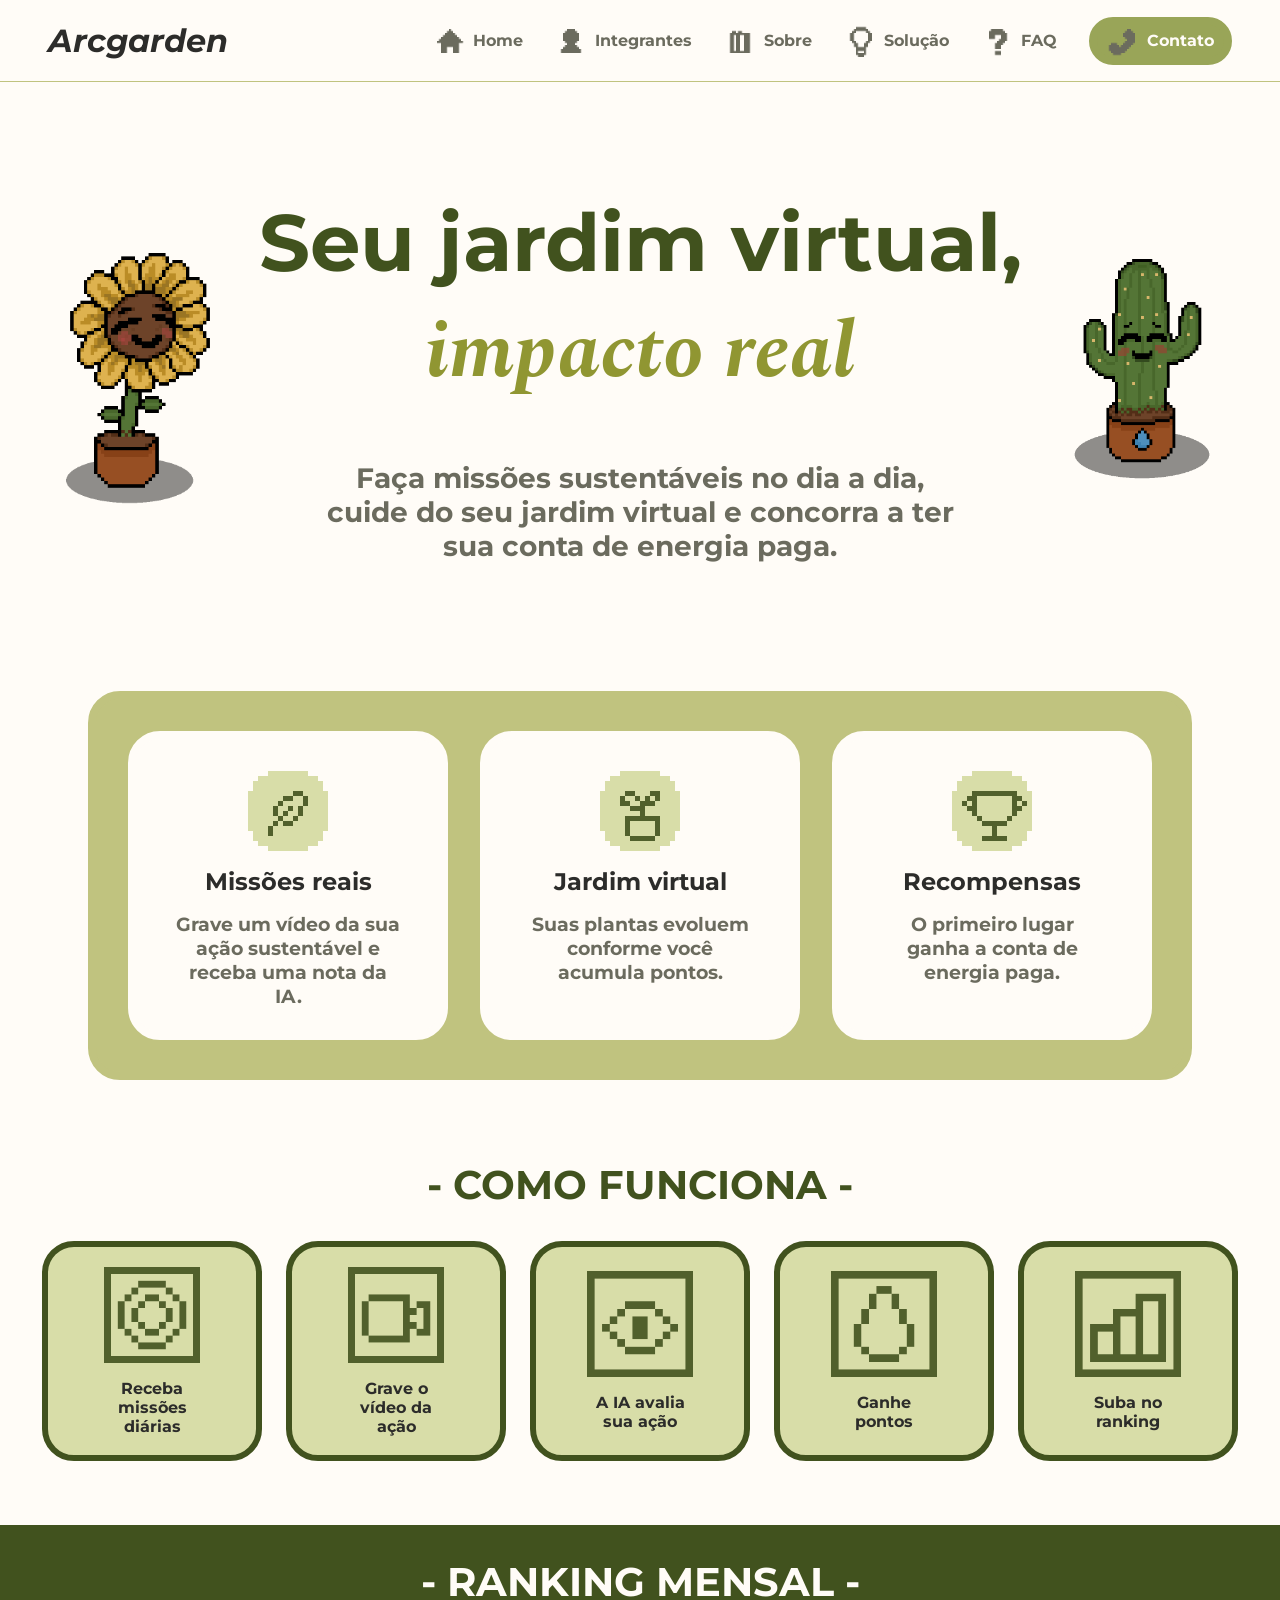
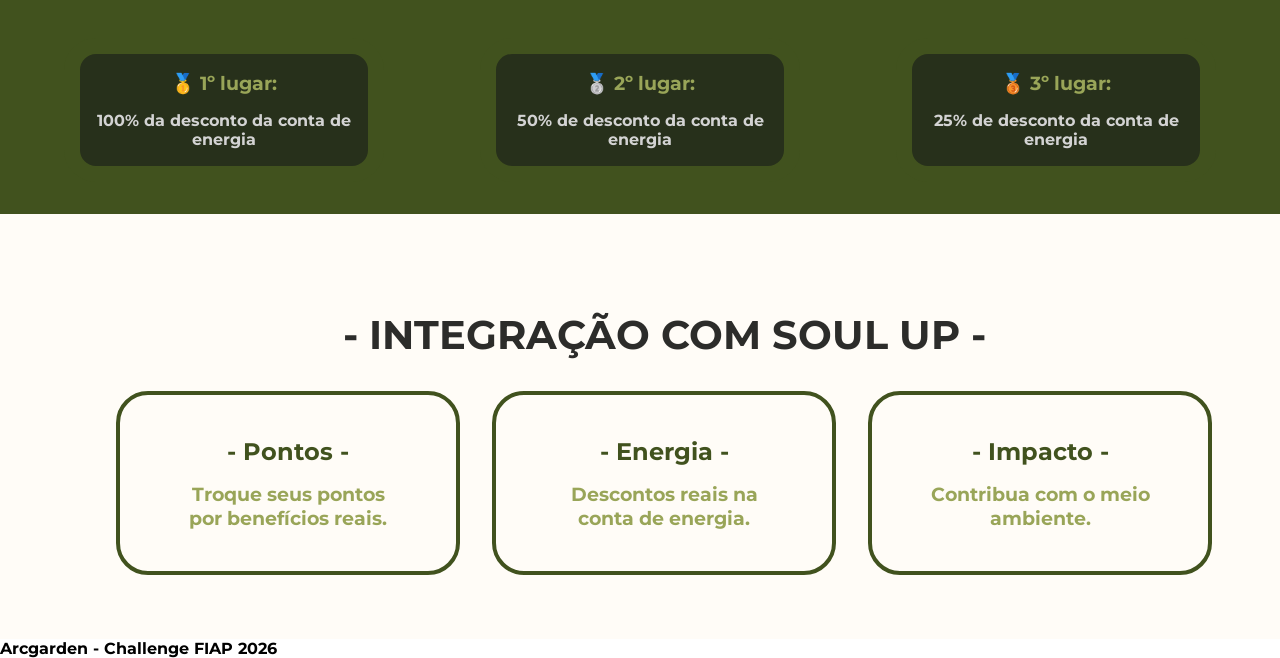
==== index.html @ 5aa44e66 "fix: tamanhos dos textos, cores e tamanho dos cards no index" ====
<!DOCTYPE html>
<html lang="pt-BR">
<head>
  <meta charset="UTF-8">
  <meta name="viewport" content="width=device-width, initial-scale=1.0">
  <title>Arcgarden</title>
  <link rel="stylesheet" href="css/base.css">
  <link rel="stylesheet" href="css/header.css">
  <link rel="stylesheet" href="css/index.css">

  <link rel="preconnect" href="https://fonts.googleapis.com">
  <link rel="preconnect" href="https://fonts.gstatic.com" crossorigin>
  <link href="https://fonts.googleapis.com/css2?family=Montserrat:ital,wght@0,100..900;1,100..900&display=swap" rel="stylesheet">
  <link href="https://fonts.googleapis.com/css2?family=Spectral:ital,wght@0,200..800;1,200..800&display=swap" rel="stylesheet">
  <link href="https://fonts.googleapis.com/css2?family=DM+Serif+Display:ital@0;1&display=swap" rel="stylesheet">
</head>
<body>

  <header>
    <div class="header__container">
      <h1>Arcgarden</h1>

      <nav class="nav-bar">
        <ul>
          <li><a href="#"> <img src="images/navbar/home.png" alt="Imagem Casinha">Home</a></li>
          <li><a href="pages/integrantes.html"> <img src="images/navbar/members.png" alt="Imagem Pessoa"> Integrantes</a></li>
          <li><a href="pages/sobre.html"> <img src="images/navbar/about.png" alt="Imagem Livro"> Sobre</a></li>
          <li><a href="pages/solucao.html"> <img src="images/navbar/solution.png" alt="Imagem Lampada"> Solução</a></li>
          <li><a href="pages/faq.html"> <img src="images/navbar/faq.png" alt="Imagem Interrogação"> FAQ</a></li>
          <li><a href="pages/contato.html" id="contact-button"> <img src="images/navbar/contact.png" alt="Imagem Telefone"> Contato</a></li>
        </ul>
      </nav>
    </div>
  </header>

  <main>
    <section>
      <div class="hero__container">
        <img src="images/girassol.png" alt="">

        <div class="description">
            <h2> Seu jardim virtual, <em>impacto real</em></h2>
            
            <p>
            Faça missões sustentáveis no dia a dia, cuide do seu jardim virtual
            e concorra a ter sua conta de energia paga.
            </p>
        </div>

        <img src="images/cacto.png" alt="">
      </div>
    </section>

    <section>
      <div class="funcionalidades__container">

        <div class="cards">

          <div class="card">
            <img src="images/cards/plantinha.png" alt="">
            <h3>Missões reais</h3>
            <p>Grave um vídeo da sua ação sustentável e receba uma nota da IA.</p>
          </div>

          <div class="card">
            <img src="images/cards/vasinho.png" alt="">
            <h3>Jardim virtual</h3>
            <p>Suas plantas evoluem conforme você acumula pontos.</p>
          </div>

          <div class="card">
            <img src="images/cards/trofeu.png" alt="">
            <h3>Recompensas</h3>
            <p>O primeiro lugar ganha a conta de energia paga.</p>
          </div>

        </div>
      </div>
    </section>

    <section>
      <div class="comofunciona__container">
        <h2>- COMO FUNCIONA -</h2>
        
        <ul>
            <li>
                <div class="card">
                    <img src="images/tutorial/receba.png" alt="">
                    <p>Receba missões diárias</p>
                </div>
            </li>
            <li>
                <div class="card">
                    <img src="images/tutorial/grave.png" alt="">
                    <p>Grave o vídeo da ação</p>
                </div>
            </li>
            <li>
                <div class="card">
                    <img src="images/tutorial/iris.png" alt="">
                    <p>A IA avalia sua ação</p>
                </div>
            </li>
            <li>
                <div class="card">
                    <img src="images/tutorial/ganhe.png" alt="">
                    <p>Ganhe pontos</p>
                </div>
            </li>
            <li>
                <div class="card">
                    <img src="images/tutorial/suba.png" alt="">
                    <p>Suba no ranking</p>
                </div>
            </li>
        </ul>

      </div>
    </section>

    <section>
      <div class="ranking__container">
        <h2>- RANKING MENSAL -</h2>

        <ul>
            <li>
                <p> <span>🥇 1º lugar:</span> 100% da desconto da conta de energia </p>
            </li>

            <li>
                <p> <span>🥈 2º lugar:</span> 50% de desconto da conta de energia </p>
            </li>

            <li>
                <p> <span>🥉 3º lugar:</span> 25% de desconto da conta de energia </p>
            </li>
        </ul>
      </div>
    </section>

    <section>
      <div class="integracao__container">
        <h2>- INTEGRAÇÃO COM SOUL UP -</h2>

        <div class="cards">

          <div class="card">
            <h3>- Pontos -</h3>
            <p>Troque seus pontos por benefícios reais.</p>
          </div>

          <div class="card">
            <h3>- Energia -</h3>
            <p>Descontos reais na conta de energia.</p>
          </div>

          <div class="card">
            <h3>- Impacto -</h3>
            <p>Contribua com o meio ambiente.</p>
          </div>

        </div>
      </div>
    </section>
  </main>

  <footer>
    <div class="container">
      <p>Arcgarden - Challenge FIAP 2026</p>
    </div>
  </footer>

</body>
</html>
---- css/base.css ----
:root {
    --text-main: #6b6b5e;
    --text-bold: #2c2c2a;

    --bg-main: #fffcf7;
    --bg-dark: #C0C37F;
    
    --bronze: #C4956A;

    --g1: #D8DDA8;
    --g2: #99A558;
    --g3: #909632;
    --g4: #41521E;
    --g5: #27301B;
    --g6: #d3d3d3;
}

* {
    max-width: 100VW;

    border: 0;
    margin: 0;
    padding: 0;
}

html {
    font-size: clamp(12px, 33.3VW, 16px);
    font-family: 'Montserrat', sans-serif;
    font-weight: 700;
}
---- css/header.css ----
.header__container
{
    width: 100%;
    height: 9VH;

    display: flex;
    flex-direction: row;

    justify-content: space-between;
    align-items: center;

    background-color: var(--bg-main);

    border-bottom: .1rem solid var(--bg-dark);
}

.header__container h1
{
    color: var(--text-bold);
    padding: 0rem 0rem 0rem 3rem;
    font-style: italic;
}

.header__container .nav-bar ul
{
    padding: 0rem 3rem 0rem 0rem;
    list-style-type: none;
    display: flex;
    flex-direction: row;
    align-items: center;
    gap: 2rem;
}

.header__container .nav-bar a
{
    text-decoration: none;
    color: var(--text-main);

    display: flex;
    flex-direction: row;
    align-items: center;
}

.header__container .nav-bar a img
{
    width: 2rem;
    height: 2rem;
    padding-right: .5rem;
}

.header__container .nav-bar a:hover
{
    color: var(--g3);
}

#contact-button
{
    background-color: var(--g2);
    color: var(--bg-main);

    padding: 0px 10px;
    border: .5rem solid var(--g2);
    border-radius: 2rem;
}

#contact-button:hover
{
    border-color: var(--g3);
    background-color: var(--g3);
}
---- css/index.css ----
main {
    background-color: var(--bg-main);

    display: flex;
    flex-direction: column;
    align-items: center;
}



/* -------------------------------------------------- */
/*                   HERO CONTAINER                   */
/* -------------------------------------------------- */

.hero__container {
    display: flex;
    flex-direction: row;
    align-items: center;

    gap: 3vw;

    padding-top: 7rem;
    padding-bottom: 8rem;
}

.hero__container .description {
    display: flex;
    flex-direction: column;

    align-items: center;
}

.hero__container h2 {
    display: flex;
    flex-direction: column;

    align-items: center;

    color: var(--g4);

    font-size: 5rem;
    
}

.hero__container h2 em {
    font-size: 5rem;

    font-family: 'Spectral', serif;

    color: var(--g3);
}

.hero__container img {
    width: 10rem;
}

.hero__container p {
    color: var(--text-main);
    padding-top: 3rem;
    text-align: center;
    font-size: 1.75rem;
    max-width: 40rem;
    width: 100%;
}

/* -------------------------------------------------- */
/*              FUNCIONALIDADES CONTAINER             */
/* -------------------------------------------------- */

.funcionalidades__container {
    background-color: var(--bg-dark);
    
    display: flex;
    flex-direction: column;
    align-items: center;

    border: .5rem solid var(--bg-dark);
    border-radius: 2rem;
}

.funcionalidades__container .cards {
    display: flex;
    padding: 2rem 2rem;
    justify-content: center;
    gap: 2rem;
}

.funcionalidades__container .card {
    padding: 1rem 2.5rem;
    background-color: var(--bg-main);

    border: .5rem solid var(--bg-main);
    border-radius: 2rem;

    min-width: 14rem;
    display: flex;
    flex-direction: column;

    align-items: center;
}

.funcionalidades__container .card img {
    padding-top: 1rem;
    padding-bottom: 1rem;
    width: 5rem;
}

.funcionalidades__container .card h3 {
    color: var(--text-bold);
    padding-bottom: 1rem;
    font-size: 1.5rem;
}

.funcionalidades__container .card p {
    text-align: center;
    color: var(--text-main);
    max-width: 14rem;
    width: 100%;
    font-size: 1.2rem;

    padding-bottom: 0.5rem;
}

/* -------------------------------------------------- */
/*               COMO FUNCIONA CONTAINER              */
/* -------------------------------------------------- */

.comofunciona__container {
    display: flex;
    flex-direction: column;

    align-items: center;

    padding-top: 5rem;
    padding-bottom: 4rem;
}

.comofunciona__container ul {
    list-style-type: none;

    display: flex;
    flex-direction: row;

    align-items: center;

    gap: 1.5rem;
}

.comofunciona__container h2 {
    padding-bottom: 2rem;
    color: var(--g4);
    font-size: 2.5rem;
}

.comofunciona__container .card {
    width: 10rem;
    height: 10rem;
    padding: 1.5rem;

    display: flex;

    flex-direction: column;
    align-items: center;
    justify-content: center;

    background-color: var(--g1);

    border: .4rem solid var(--g4);
    border-radius: 2rem;
}

.comofunciona__container .card p {
    color: var(--text-bold);
    text-align: center;
    max-width: 6rem;
}

.comofunciona__container .card img {
    min-width: 6rem;
    min-height: 6rem;

    padding-bottom: 1rem;
}

/* -------------------------------------------------- */
/*                  RANKING CONTAINER                 */
/* -------------------------------------------------- */

.ranking__container {
    background-color: var(--g4);
    
    min-width: 100vw;
    min-height: 10rem;

    display: flex;
    flex-direction: column;
    align-items: center;
    justify-content: center;
}

.ranking__container ul {
    list-style-type: none;
    
    display: flex;
    flex-direction: row;
    gap: 6rem;
}

.ranking__container h2 {
    color: var(--bg-main);
    font-size: 2.5rem;
    padding-top: 2rem;
    padding-bottom: 2rem;
}

.ranking__container li {
    padding-bottom: 2rem;
}

.ranking__container li p {
    background-color: var(--g5);
    color: var(--g6);

    display: flex;
    flex-direction: column;
    align-items: center;

    width: 18rem;
    min-height: 7rem;

    border: 1rem solid var(--g4);
    border-radius: 2rem;

    text-align: center;
    justify-content: center;
}

.ranking__container li p span {
    color: var(--g2);
    text-align: center;
    font-size: 1.2rem;
    padding-bottom: 1rem;
}

/* -------------------------------------------------- */
/*                INTEGRACAO CONTAINER                */
/* -------------------------------------------------- */

/*
.integracao__container {
    display: flex;
    flex-direction: column;
    align-items: center;
    justify-content: center;

    min-width: 99.2VW;
    min-height: 16rem;
}

.integracao__container .cards {
    display: flex;
    flex-direction: row;
    align-items: center;
    justify-content: center;
}*/

.integracao__container {
    background-color: var(--bg-main);

     width: 100%;
    min-height: 7rem;

    display: flex;
    flex-direction: column;
    align-items: center;
    justify-content: center;

    padding: 4rem 1.5rem;
}

.integracao__container h2 {
    color: var(--text-bold);
    font-size: 2.5rem;
    padding-top: 2rem;
    padding-bottom: 2rem;
}

.integracao__container .cards {
    list-style: none;

    display: flex;
    flex-direction: row;
    gap: 2rem;
}

.integracao__container .card {
    background-color: var(--bg-main);

    display: flex;
    flex-direction: column;
    align-items: center;
    justify-content: center;

    width: 18rem;
    min-height: 8rem;
    padding: 1.5rem;

    border: .25rem solid var(--g4);
    border-radius: 2rem;

    text-align: center;
}

.integracao__container .card h3 {
    color: var(--g4);

    font-size: 1.5rem;
    font-weight: 700;

    padding-bottom: 1rem;
}

.integracao__container .card p {
    color: var(--g2);

    font-size: 1.2rem;
    line-height: 1.5rem;

    max-width: 14rem;
}
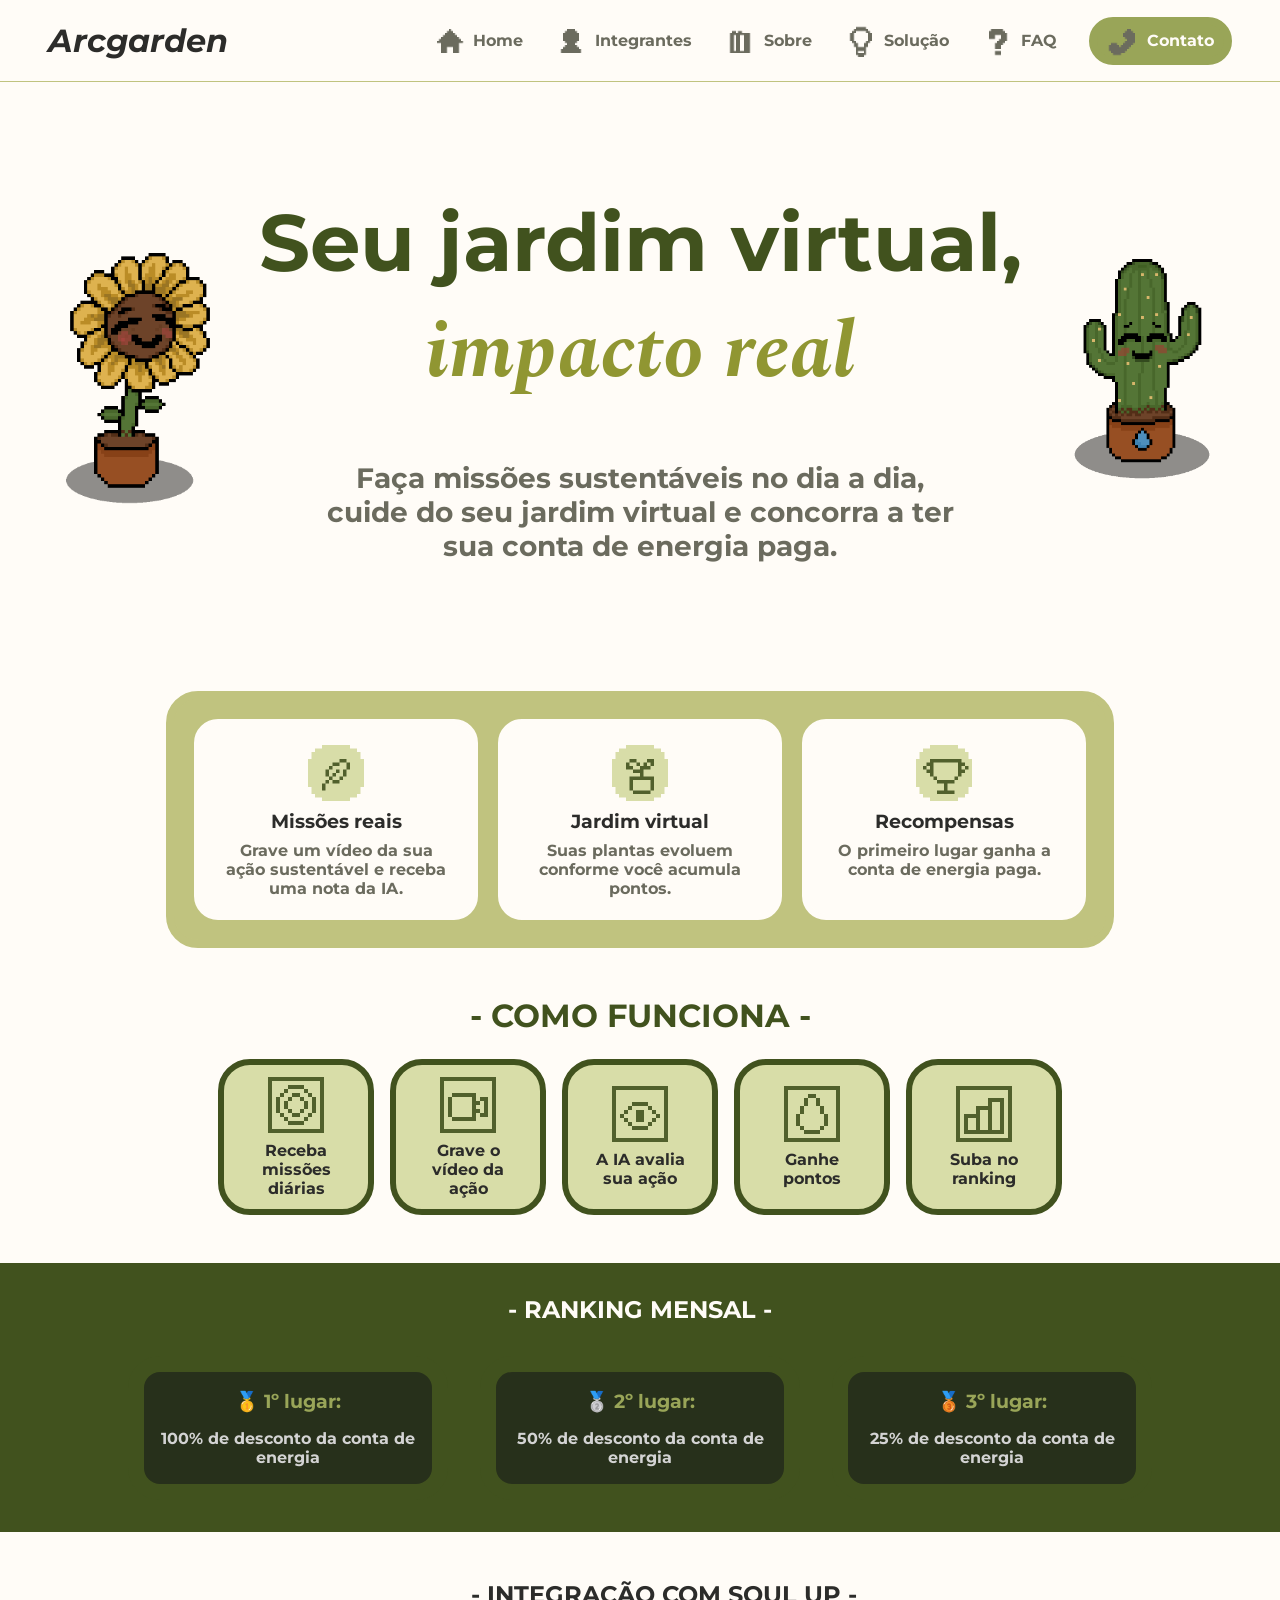
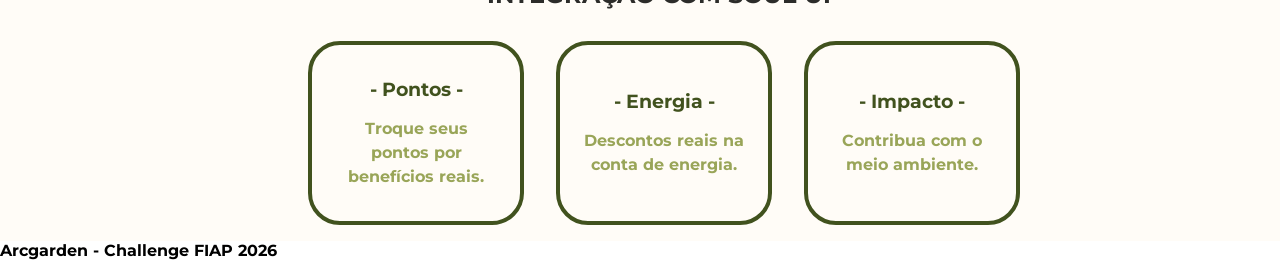
==== commit 0a5fea3a: "feat: responsividade index" ====
--- a/index.html
+++ b/index.html
@@ -16,22 +16,29 @@
 </head>
 <body>
 
-  <header>
-    <div class="header__container">
-      <h1>Arcgarden</h1>
+ <header>
+  <div class="header__container">
+    <h1>Arcgarden</h1>
 
-      <nav class="nav-bar">
-        <ul>
-          <li><a href="#"> <img src="images/navbar/home.png" alt="Imagem Casinha">Home</a></li>
+    <button class="hamburger" id="hamburger" aria-label="Menu">
+      <span></span>
+      <span></span>
+      <span></span>
+    </button>
+
+    <nav class="nav-bar" id="nav-bar">
+      <ul>
+        <li><a href="#"> <img src="images/navbar/home.png" alt="Imagem Casinha">Home</a></li>
           <li><a href="pages/integrantes.html"> <img src="images/navbar/members.png" alt="Imagem Pessoa"> Integrantes</a></li>
           <li><a href="pages/sobre.html"> <img src="images/navbar/about.png" alt="Imagem Livro"> Sobre</a></li>
           <li><a href="pages/solucao.html"> <img src="images/navbar/solution.png" alt="Imagem Lampada"> Solução</a></li>
           <li><a href="pages/faq.html"> <img src="images/navbar/faq.png" alt="Imagem Interrogação"> FAQ</a></li>
           <li><a href="pages/contato.html" id="contact-button"> <img src="images/navbar/contact.png" alt="Imagem Telefone"> Contato</a></li>
         </ul>
-      </nav>
-    </div>
-  </header>
+      </ul>
+    </nav>
+  </div>
+</header>
 
   <main>
     <section>
@@ -124,7 +131,7 @@
 
         <ul>
             <li>
-                <p> <span>🥇 1º lugar:</span> 100% da desconto da conta de energia </p>
+                <p> <span>🥇 1º lugar:</span> 100% de desconto da conta de energia </p>
             </li>
 
             <li>
--- a/css/header.css
+++ b/css/header.css
@@ -1,7 +1,6 @@
-.header__container
-{
+.header__container {
     width: 100%;
-    height: 9VH;
+    height: 9vh;
 
     display: flex;
     flex-direction: row;
@@ -12,17 +11,17 @@
     background-color: var(--bg-main);
 
     border-bottom: .1rem solid var(--bg-dark);
+
+    position: relative;
 }
 
-.header__container h1
-{
+.header__container h1 {
     color: var(--text-bold);
     padding: 0rem 0rem 0rem 3rem;
     font-style: italic;
 }
 
-.header__container .nav-bar ul
-{
+.header__container .nav-bar ul {
     padding: 0rem 3rem 0rem 0rem;
     list-style-type: none;
     display: flex;
@@ -31,8 +30,7 @@
     gap: 2rem;
 }
 
-.header__container .nav-bar a
-{
+.header__container .nav-bar a {
     text-decoration: none;
     color: var(--text-main);
 
@@ -41,20 +39,17 @@
     align-items: center;
 }
 
-.header__container .nav-bar a img
-{
+.header__container .nav-bar a img {
     width: 2rem;
     height: 2rem;
     padding-right: .5rem;
 }
 
-.header__container .nav-bar a:hover
-{
+.header__container .nav-bar a:hover {
     color: var(--g3);
 }
 
-#contact-button
-{
+#contact-button {
     background-color: var(--g2);
     color: var(--bg-main);
 
@@ -63,8 +58,114 @@
     border-radius: 2rem;
 }
 
-#contact-button:hover
-{
+#contact-button:hover {
     border-color: var(--g3);
     background-color: var(--g3);
+}
+
+/* -------------------------------------------------- */
+/*                   HAMBURGER BUTTON                 */
+/* -------------------------------------------------- */
+
+.hamburger {
+    display: none;
+    flex-direction: column;
+    justify-content: center;
+    align-items: center;
+    gap: .4rem;
+    cursor: pointer;
+    padding: 0 3rem 0 0;
+    background: none;
+    border: none;
+}
+
+.hamburger span {
+    display: block;
+    width: 1.6rem;
+    height: .18rem;
+    background-color: var(--text-bold);
+    border-radius: 2px;
+    transition: all 0.3s ease;
+    transform-origin: center;
+}
+
+/* Animate to X when open */
+.hamburger.open span:nth-child(1) {
+    transform: translateY(.58rem) rotate(45deg);
+}
+
+.hamburger.open span:nth-child(2) {
+    opacity: 0;
+}
+
+.hamburger.open span:nth-child(3) {
+    transform: translateY(-.58rem) rotate(-45deg);
+}
+
+/* -------------------------------------------------- */
+/*                   MOBILE STYLES                    */
+/* -------------------------------------------------- */
+
+@media (max-width: 768px) {
+
+    .header__container {
+        height: auto;
+        padding: 1rem 0;
+        flex-wrap: wrap;
+    }
+
+    .header__container h1 {
+        padding: 0 0 0 1.5rem;
+    }
+
+    .hamburger {
+        display: flex;
+    }
+
+    .header__container .nav-bar {
+        width: 100%;
+        max-height: 0;
+        overflow: hidden;
+        transition: max-height 0.35s ease, padding 0.3s ease;
+    }
+
+    .header__container .nav-bar.open {
+        max-height: 30rem;
+        padding-bottom: 1rem;
+    }
+
+    .header__container .nav-bar ul {
+        padding: 0.5rem 1.5rem 0;
+        flex-direction: column;
+        align-items: flex-start;
+        gap: 0;
+        width: 100%;
+    }
+
+    .header__container .nav-bar ul li {
+        width: 100%;
+        border-bottom: .05rem solid var(--bg-dark);
+    }
+
+    .header__container .nav-bar ul li:last-child {
+        border-bottom: none;
+    }
+
+    .header__container .nav-bar a {
+        padding: .75rem 0;
+        width: 100%;
+    }
+
+    #contact-button {
+        background-color: transparent;
+        color: var(--g2);
+        border: none;
+        border-radius: 0;
+        padding: .75rem 0;
+    }
+
+    #contact-button:hover {
+        background-color: transparent;
+        color: var(--g3);
+    }
 }
--- a/css/index.css
+++ b/css/index.css
@@ -1,12 +1,9 @@
 main {
     background-color: var(--bg-main);
-
-    display: flex;
-    flex-direction: column;
-    align-items: center;
-}
-
-
+    display: flex;
+    flex-direction: column;
+    align-items: center;
+}
 
 /* -------------------------------------------------- */
 /*                   HERO CONTAINER                   */
@@ -16,9 +13,7 @@
     display: flex;
     flex-direction: row;
     align-items: center;
-
     gap: 3vw;
-
     padding-top: 7rem;
     padding-bottom: 8rem;
 }
@@ -26,27 +21,20 @@
 .hero__container .description {
     display: flex;
     flex-direction: column;
-
     align-items: center;
 }
 
 .hero__container h2 {
     display: flex;
     flex-direction: column;
-
-    align-items: center;
-
+    align-items: center;
     color: var(--g4);
-
     font-size: 5rem;
-    
 }
 
 .hero__container h2 em {
     font-size: 5rem;
-
     font-family: 'Spectral', serif;
-
     color: var(--g3);
 }
 
@@ -69,46 +57,41 @@
 
 .funcionalidades__container {
     background-color: var(--bg-dark);
-    
-    display: flex;
-    flex-direction: column;
-    align-items: center;
-
+    display: flex;
+    flex-direction: column;
+    align-items: center;
     border: .5rem solid var(--bg-dark);
     border-radius: 2rem;
 }
 
 .funcionalidades__container .cards {
     display: flex;
-    padding: 2rem 2rem;
+    padding: 1.25rem;
     justify-content: center;
-    gap: 2rem;
+    gap: 1.25rem;
 }
 
 .funcionalidades__container .card {
-    padding: 1rem 2.5rem;
+    padding: 0.75rem 1.5rem;
     background-color: var(--bg-main);
-
-    border: .5rem solid var(--bg-main);
-    border-radius: 2rem;
-
-    min-width: 14rem;
-    display: flex;
-    flex-direction: column;
-
+    border: .4rem solid var(--bg-main);
+    border-radius: 1.5rem;
+    min-width: 10rem;
+    display: flex;
+    flex-direction: column;
     align-items: center;
 }
 
 .funcionalidades__container .card img {
-    padding-top: 1rem;
-    padding-bottom: 1rem;
-    width: 5rem;
+    padding-top: 0.5rem;
+    padding-bottom: 0.5rem;
+    width: 3.5rem;
 }
 
 .funcionalidades__container .card h3 {
     color: var(--text-bold);
-    padding-bottom: 1rem;
-    font-size: 1.5rem;
+    padding-bottom: 0.5rem;
+    font-size: 1.2rem;
 }
 
 .funcionalidades__container .card p {
@@ -116,9 +99,8 @@
     color: var(--text-main);
     max-width: 14rem;
     width: 100%;
-    font-size: 1.2rem;
-
-    padding-bottom: 0.5rem;
+    font-size: 1rem;
+    padding-bottom: 0.25rem;
 }
 
 /* -------------------------------------------------- */
@@ -128,43 +110,34 @@
 .comofunciona__container {
     display: flex;
     flex-direction: column;
-
-    align-items: center;
-
-    padding-top: 5rem;
-    padding-bottom: 4rem;
+    align-items: center;
+    padding-top: 3rem;
+    padding-bottom: 3rem;
 }
 
 .comofunciona__container ul {
     list-style-type: none;
-
     display: flex;
     flex-direction: row;
-
-    align-items: center;
-
-    gap: 1.5rem;
+    align-items: center;
+    gap: 1rem;
 }
 
 .comofunciona__container h2 {
-    padding-bottom: 2rem;
+    padding-bottom: 1.5rem;
     color: var(--g4);
-    font-size: 2.5rem;
+    font-size: 2rem;
 }
 
 .comofunciona__container .card {
-    width: 10rem;
-    height: 10rem;
-    padding: 1.5rem;
-
-    display: flex;
-
+    width: 7rem;
+    height: 7rem;
+    padding: 1rem;
+    display: flex;
     flex-direction: column;
     align-items: center;
     justify-content: center;
-
     background-color: var(--g1);
-
     border: .4rem solid var(--g4);
     border-radius: 2rem;
 }
@@ -176,10 +149,10 @@
 }
 
 .comofunciona__container .card img {
-    min-width: 6rem;
-    min-height: 6rem;
-
-    padding-bottom: 1rem;
+    min-width: 3.5rem;
+    min-height: 3.5rem;
+    width: 3.5rem;
+    padding-bottom: 0.5rem;
 }
 
 /* -------------------------------------------------- */
@@ -188,10 +161,8 @@
 
 .ranking__container {
     background-color: var(--g4);
-    
-    min-width: 100vw;
+    width: 100vw;
     min-height: 10rem;
-
     display: flex;
     flex-direction: column;
     align-items: center;
@@ -200,15 +171,14 @@
 
 .ranking__container ul {
     list-style-type: none;
-    
     display: flex;
     flex-direction: row;
-    gap: 6rem;
+    gap: 2rem;
 }
 
 .ranking__container h2 {
     color: var(--bg-main);
-    font-size: 2.5rem;
+    font-size: 1.5rem;
     padding-top: 2rem;
     padding-bottom: 2rem;
 }
@@ -220,17 +190,13 @@
 .ranking__container li p {
     background-color: var(--g5);
     color: var(--g6);
-
-    display: flex;
-    flex-direction: column;
-    align-items: center;
-
+    display: flex;
+    flex-direction: column;
+    align-items: center;
     width: 18rem;
     min-height: 7rem;
-
     border: 1rem solid var(--g4);
     border-radius: 2rem;
-
     text-align: center;
     justify-content: center;
 }
@@ -246,48 +212,26 @@
 /*                INTEGRACAO CONTAINER                */
 /* -------------------------------------------------- */
 
-/*
-.integracao__container {
-    display: flex;
-    flex-direction: column;
-    align-items: center;
-    justify-content: center;
-
-    min-width: 99.2VW;
-    min-height: 16rem;
-}
-
-.integracao__container .cards {
-    display: flex;
-    flex-direction: row;
-    align-items: center;
-    justify-content: center;
-}*/
-
 .integracao__container {
     background-color: var(--bg-main);
-
-     width: 100%;
+    width: 100%;
     min-height: 7rem;
-
     display: flex;
     flex-direction: column;
     align-items: center;
     justify-content: center;
-
-    padding: 4rem 1.5rem;
+    padding: 1rem 1.5rem;
 }
 
 .integracao__container h2 {
     color: var(--text-bold);
-    font-size: 2.5rem;
+    font-size: 1.5rem;
     padding-top: 2rem;
     padding-bottom: 2rem;
 }
 
 .integracao__container .cards {
     list-style: none;
-
     display: flex;
     flex-direction: row;
     gap: 2rem;
@@ -295,36 +239,280 @@
 
 .integracao__container .card {
     background-color: var(--bg-main);
-
     display: flex;
     flex-direction: column;
     align-items: center;
     justify-content: center;
-
-    width: 18rem;
+    width: 10rem;
     min-height: 8rem;
     padding: 1.5rem;
-
     border: .25rem solid var(--g4);
     border-radius: 2rem;
-
     text-align: center;
 }
 
 .integracao__container .card h3 {
     color: var(--g4);
-
-    font-size: 1.5rem;
+    font-size: 1.2rem;
     font-weight: 700;
-
     padding-bottom: 1rem;
 }
 
 .integracao__container .card p {
     color: var(--g2);
-
-    font-size: 1.2rem;
+    font-size: 1rem;
     line-height: 1.5rem;
-
     max-width: 14rem;
+}
+
+
+/* ================================================== */
+/*                  RESPONSIVO MOBILE                 */
+/* ================================================== */
+
+@media (max-width: 768px) {
+
+    .hero__container {
+        flex-direction: column;
+        text-align: center;
+        padding-top: 3rem;
+        padding-bottom: 3rem;
+        gap: 1.5rem;
+        padding-left: 1.5rem;
+        padding-right: 1.5rem;
+    }
+
+    .hero__container > img {
+        display: none;
+    }
+
+    .hero__container h2 {
+        font-size: 3rem;
+    }
+
+    .hero__container h2 em {
+        font-size: 3rem;
+    }
+
+    .hero__container p {
+        font-size: 1.2rem;
+        padding-top: 1rem;
+    }
+
+    .funcionalidades__container {
+        background-color: transparent;
+        border-color: transparent;
+        width: 100%;
+    }
+
+    .funcionalidades__container .card {
+        background-color: var(--g1);
+        border-color: var(--g1);
+    }
+
+    .funcionalidades__container .cards {
+        flex-direction: column;
+        gap: 0.75rem;
+        padding: 1rem 1.5rem;
+        box-sizing: border-box;
+        width: 100%;
+    }
+
+    .funcionalidades__container .card {
+        flex-direction: row;
+        align-items: center;
+        min-width: 0;
+        width: 100%;
+        padding: 0.75rem 1rem;
+        gap: 1rem;
+        border-radius: 1.25rem;
+        border-width: .3rem;
+        box-sizing: border-box;
+    }
+
+    .funcionalidades__container .card img {
+        width: 3rem;
+        flex-shrink: 0;
+        padding: 0;
+    }
+
+    .funcionalidades__container .card h3 {
+        font-size: 1rem;
+        padding-bottom: 0.15rem;
+        text-align: left;
+    }
+
+    .funcionalidades__container .card p {
+        font-size: 0.85rem;
+        text-align: left;
+        padding-bottom: 0;
+        max-width: unset;
+    }
+
+    .comofunciona__container {
+        padding-top: 3rem;
+        padding-bottom: 2.5rem;
+        padding-left: 1.5rem;
+        padding-right: 1.5rem;
+        width: 100%;
+        box-sizing: border-box;
+    }
+
+    .comofunciona__container h2 {
+        font-size: 1.5rem;
+        text-align: center;
+    }
+
+    .comofunciona__container ul {
+        flex-direction: row;
+        flex-wrap: wrap;
+        justify-content: center;
+        gap: 0.75rem;
+        width: 100%;
+        align-items: unset;
+    }
+
+    .comofunciona__container ul li {
+        width: calc(33.33% - 0.5rem);
+        box-sizing: border-box;
+        padding: 0.25rem;
+    }
+
+    .comofunciona__container .card {
+        flex-direction: column;
+        width: 100%;
+        height: 100%;
+        min-height: 6rem;
+        padding: 0.75rem 0.4rem;
+        gap: 0.4rem;
+        justify-content: center;
+        border-radius: 1.2rem;
+        box-sizing: border-box;
+    }
+
+    .comofunciona__container .card img {
+        min-width: 2.5rem;
+        min-height: 2.5rem;
+        width: 2.5rem;
+        height: 2.5rem;
+        padding-bottom: 0;
+    }
+
+    .comofunciona__container .card p {
+        text-align: center;
+        max-width: unset;
+        font-size: 0.8rem;
+    }
+
+    .ranking__container {
+        width: 100vw;
+        min-width: unset;
+        box-sizing: border-box;
+        padding: 0 1.5rem;
+        overflow: hidden;
+    }
+
+    .ranking__container h2 {
+        font-size: 1.5rem;
+        text-align: center;
+    }
+
+    .ranking__container ul {
+        flex-direction: column;
+        gap: 0.6rem;
+        width: 100%;
+        align-items: center;
+        padding-bottom: 2rem;
+    }
+
+    .ranking__container li {
+        padding-bottom: 0;
+        width: 100%;
+    }
+
+    .ranking__container li p {
+        width: 100%;
+        box-sizing: border-box;
+        min-height: auto;
+        border-width: .4rem;
+        border-radius: 1.5rem;
+        flex-direction: row;
+        justify-content: center;
+        gap: 0.75rem;
+        padding: 1rem 1rem;
+    }
+
+    .ranking__container li p span {
+        padding-bottom: 0;
+        white-space: nowrap;
+        font-size: 1rem;
+    }
+
+    .integracao__container {
+        padding: 2.5rem 1.5rem;
+        box-sizing: border-box;
+        width: 100%;
+    }
+
+    .integracao__container h2 {
+        font-size: 1.5rem;
+        text-align: center;
+        padding-top: 0;
+        padding-bottom: 1.5rem;
+    }
+
+    .integracao__container .cards {
+        flex-direction: row;
+        flex-wrap: wrap;
+        justify-content: center;
+        width: 100%;
+        gap: 0.75rem;
+        box-sizing: border-box;
+    }
+
+    .integracao__container .card {
+        width: calc(33.33% - 0.5rem);
+        min-width: 0;
+        box-sizing: border-box;
+        border-radius: 1.5rem;
+        padding: 0.75rem 0.5rem;
+    }
+
+    .integracao__container .card h3 {
+        font-size: 1rem;
+        padding-bottom: 0.4rem;
+    }
+
+    .integracao__container .card p {
+        font-size: 0.85rem;
+        max-width: unset;
+        line-height: 1.3rem;
+    }
+}
+
+@media (max-width: 400px) {
+
+    .funcionalidades__container .card {
+        width: 100%;
+    }
+
+    .comofunciona__container ul li {
+        width: 100%;
+    }
+
+    .comofunciona__container .card {
+        flex-direction: row;
+        justify-content: flex-start;
+        padding: 0.75rem 1rem;
+        gap: 1rem;
+        min-height: unset;
+    }
+
+    .comofunciona__container .card p {
+        text-align: left;
+    }
+
+    .integracao__container .card {
+        width: 100%;
+    }
 }
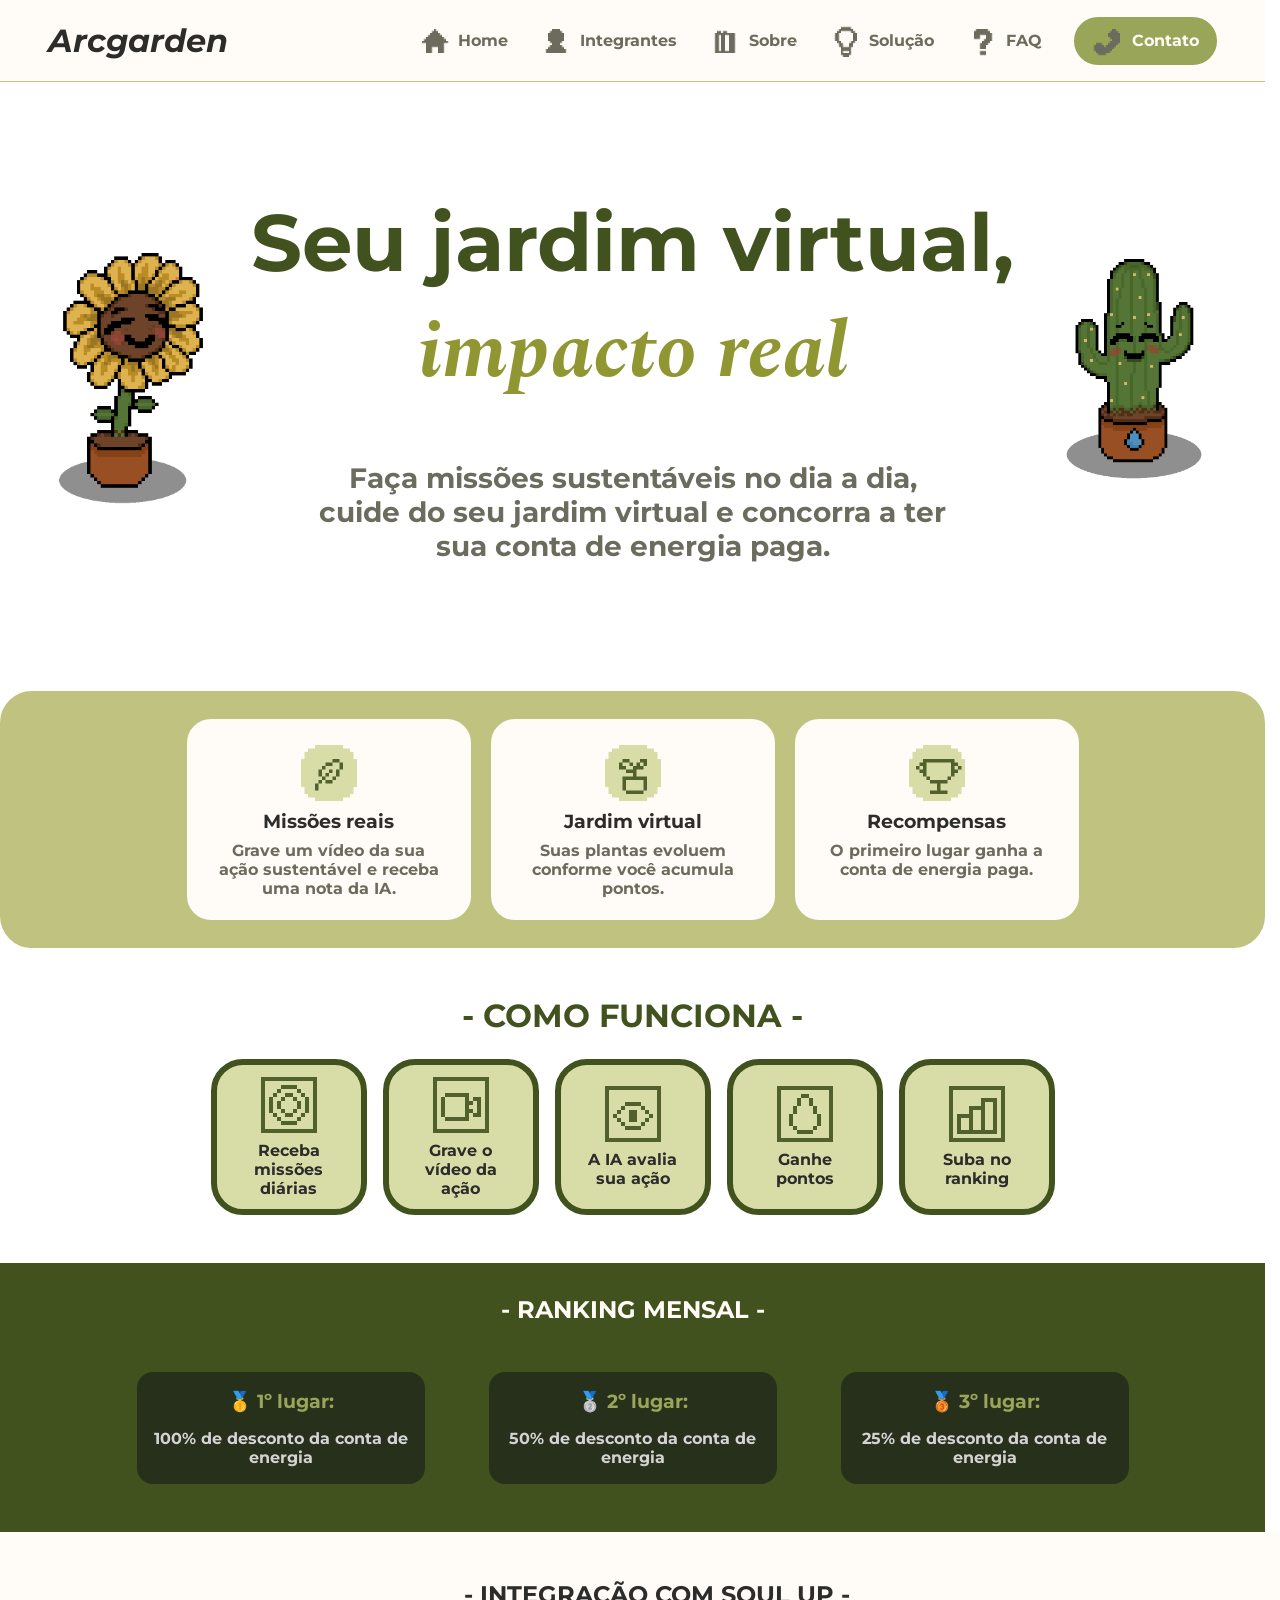
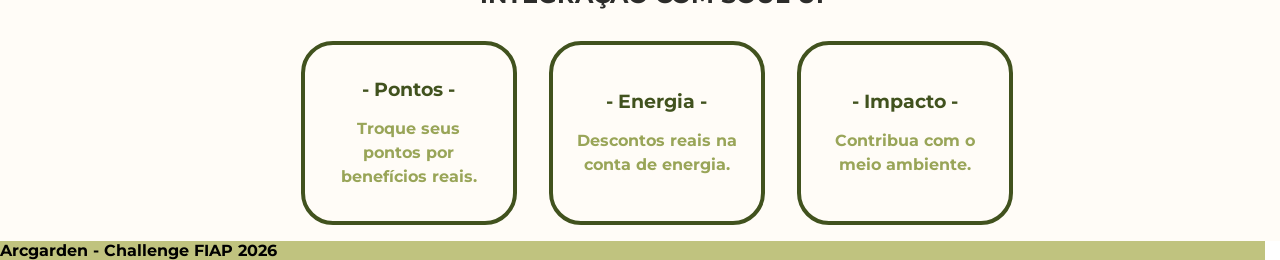
==== commit 01933335: "feat: fotos e links do linkedin dos integrantes" ====
--- a/index.html
+++ b/index.html
@@ -6,6 +6,7 @@
   <title>Arcgarden</title>
   <link rel="stylesheet" href="css/base.css">
   <link rel="stylesheet" href="css/header.css">
+  <link rel="stylesheet" href="css/footer.css">
   <link rel="stylesheet" href="css/index.css">
 
   <link rel="preconnect" href="https://fonts.googleapis.com">
@@ -20,7 +21,7 @@
   <div class="header__container">
     <h1>Arcgarden</h1>
 
-    <button class="hamburger" id="hamburger" aria-label="Menu">
+    <button class="menu" id="menu" aria-label="Menu">
       <span></span>
       <span></span>
       <span></span>
@@ -28,13 +29,12 @@
 
     <nav class="nav-bar" id="nav-bar">
       <ul>
-        <li><a href="#"> <img src="images/navbar/home.png" alt="Imagem Casinha">Home</a></li>
+        <li><a href=""> <img src="images/navbar/home.png" alt="Imagem Casinha">Home</a></li>
           <li><a href="pages/integrantes.html"> <img src="images/navbar/members.png" alt="Imagem Pessoa"> Integrantes</a></li>
           <li><a href="pages/sobre.html"> <img src="images/navbar/about.png" alt="Imagem Livro"> Sobre</a></li>
           <li><a href="pages/solucao.html"> <img src="images/navbar/solution.png" alt="Imagem Lampada"> Solução</a></li>
           <li><a href="pages/faq.html"> <img src="images/navbar/faq.png" alt="Imagem Interrogação"> FAQ</a></li>
           <li><a href="pages/contato.html" id="contact-button"> <img src="images/navbar/contact.png" alt="Imagem Telefone"> Contato</a></li>
-        </ul>
       </ul>
     </nav>
   </div>
@@ -177,5 +177,6 @@
     </div>
   </footer>
 
+  <script src="pages/script.js"></script>
 </body>
 </html>
--- a/css/base.css
+++ b/css/base.css
@@ -16,7 +16,7 @@
 }
 
 * {
-    max-width: 100VW;
+    max-width: 100%;
 
     border: 0;
     margin: 0;
@@ -27,4 +27,7 @@
     font-size: clamp(12px, 33.3VW, 16px);
     font-family: 'Montserrat', sans-serif;
     font-weight: 700;
+
+    scrollbar-gutter: stable;
+    box-sizing: border-box;
 }
--- a/css/header.css
+++ b/css/header.css
@@ -64,10 +64,10 @@
 }
 
 /* -------------------------------------------------- */
-/*                   HAMBURGER BUTTON                 */
+/*                    MENU BUTTON                     */
 /* -------------------------------------------------- */
 
-.hamburger {
+.menu {
     display: none;
     flex-direction: column;
     justify-content: center;
@@ -79,7 +79,7 @@
     border: none;
 }
 
-.hamburger span {
+.menu span {
     display: block;
     width: 1.6rem;
     height: .18rem;
@@ -89,24 +89,23 @@
     transform-origin: center;
 }
 
-/* Animate to X when open */
-.hamburger.open span:nth-child(1) {
+.menu.open span:nth-child(1) {
     transform: translateY(.58rem) rotate(45deg);
 }
 
-.hamburger.open span:nth-child(2) {
+.menu.open span:nth-child(2) {
     opacity: 0;
 }
 
-.hamburger.open span:nth-child(3) {
+.menu.open span:nth-child(3) {
     transform: translateY(-.58rem) rotate(-45deg);
 }
 
 /* -------------------------------------------------- */
-/*                   MOBILE STYLES                    */
+/*                   MOBILE STYLE                     */
 /* -------------------------------------------------- */
 
-@media (max-width: 768px) {
+@media (max-width: 1024px) {
 
     .header__container {
         height: auto;
@@ -118,7 +117,7 @@
         padding: 0 0 0 1.5rem;
     }
 
-    .hamburger {
+    .menu {
         display: flex;
     }
 
--- a/css/footer.css
+++ b/css/footer.css
@@ -0,0 +1,4 @@
+
+footer {
+    background-color: var(--bg-dark);
+}
--- a/css/index.css
+++ b/css/index.css
@@ -1,212 +1,215 @@
-main {
-    background-color: var(--bg-main);
-    display: flex;
-    flex-direction: column;
-    align-items: center;
-}
-
-/* -------------------------------------------------- */
-/*                   HERO CONTAINER                   */
-/* -------------------------------------------------- */
-
-.hero__container {
-    display: flex;
-    flex-direction: row;
-    align-items: center;
-    gap: 3vw;
-    padding-top: 7rem;
-    padding-bottom: 8rem;
-}
-
-.hero__container .description {
-    display: flex;
-    flex-direction: column;
-    align-items: center;
-}
-
-.hero__container h2 {
-    display: flex;
-    flex-direction: column;
-    align-items: center;
-    color: var(--g4);
-    font-size: 5rem;
-}
-
-.hero__container h2 em {
-    font-size: 5rem;
-    font-family: 'Spectral', serif;
-    color: var(--g3);
-}
-
-.hero__container img {
-    width: 10rem;
-}
-
-.hero__container p {
-    color: var(--text-main);
-    padding-top: 3rem;
-    text-align: center;
-    font-size: 1.75rem;
-    max-width: 40rem;
-    width: 100%;
-}
-
-/* -------------------------------------------------- */
-/*              FUNCIONALIDADES CONTAINER             */
-/* -------------------------------------------------- */
-
-.funcionalidades__container {
-    background-color: var(--bg-dark);
-    display: flex;
-    flex-direction: column;
-    align-items: center;
-    border: .5rem solid var(--bg-dark);
-    border-radius: 2rem;
-}
-
-.funcionalidades__container .cards {
-    display: flex;
-    padding: 1.25rem;
-    justify-content: center;
-    gap: 1.25rem;
-}
-
-.funcionalidades__container .card {
-    padding: 0.75rem 1.5rem;
-    background-color: var(--bg-main);
-    border: .4rem solid var(--bg-main);
-    border-radius: 1.5rem;
-    min-width: 10rem;
-    display: flex;
-    flex-direction: column;
-    align-items: center;
-}
-
-.funcionalidades__container .card img {
-    padding-top: 0.5rem;
-    padding-bottom: 0.5rem;
-    width: 3.5rem;
-}
-
-.funcionalidades__container .card h3 {
-    color: var(--text-bold);
-    padding-bottom: 0.5rem;
-    font-size: 1.2rem;
-}
-
-.funcionalidades__container .card p {
-    text-align: center;
-    color: var(--text-main);
-    max-width: 14rem;
-    width: 100%;
-    font-size: 1rem;
-    padding-bottom: 0.25rem;
-}
-
-/* -------------------------------------------------- */
-/*               COMO FUNCIONA CONTAINER              */
-/* -------------------------------------------------- */
-
-.comofunciona__container {
-    display: flex;
-    flex-direction: column;
-    align-items: center;
-    padding-top: 3rem;
-    padding-bottom: 3rem;
-}
-
-.comofunciona__container ul {
-    list-style-type: none;
-    display: flex;
-    flex-direction: row;
-    align-items: center;
-    gap: 1rem;
-}
-
-.comofunciona__container h2 {
-    padding-bottom: 1.5rem;
-    color: var(--g4);
-    font-size: 2rem;
-}
-
-.comofunciona__container .card {
-    width: 7rem;
-    height: 7rem;
-    padding: 1rem;
-    display: flex;
-    flex-direction: column;
-    align-items: center;
-    justify-content: center;
-    background-color: var(--g1);
-    border: .4rem solid var(--g4);
-    border-radius: 2rem;
-}
-
-.comofunciona__container .card p {
-    color: var(--text-bold);
-    text-align: center;
-    max-width: 6rem;
-}
-
-.comofunciona__container .card img {
-    min-width: 3.5rem;
-    min-height: 3.5rem;
-    width: 3.5rem;
-    padding-bottom: 0.5rem;
-}
-
-/* -------------------------------------------------- */
-/*                  RANKING CONTAINER                 */
-/* -------------------------------------------------- */
-
-.ranking__container {
-    background-color: var(--g4);
-    width: 100vw;
-    min-height: 10rem;
-    display: flex;
-    flex-direction: column;
-    align-items: center;
-    justify-content: center;
-}
-
-.ranking__container ul {
-    list-style-type: none;
-    display: flex;
-    flex-direction: row;
-    gap: 2rem;
-}
-
-.ranking__container h2 {
-    color: var(--bg-main);
-    font-size: 1.5rem;
-    padding-top: 2rem;
-    padding-bottom: 2rem;
-}
-
-.ranking__container li {
-    padding-bottom: 2rem;
-}
-
-.ranking__container li p {
-    background-color: var(--g5);
-    color: var(--g6);
-    display: flex;
-    flex-direction: column;
-    align-items: center;
-    width: 18rem;
-    min-height: 7rem;
-    border: 1rem solid var(--g4);
-    border-radius: 2rem;
-    text-align: center;
-    justify-content: center;
-}
-
-.ranking__container li p span {
-    color: var(--g2);
-    text-align: center;
-    font-size: 1.2rem;
-    padding-bottom: 1rem;
-}
+sbre css
+
+    main {
+        background-color: var(--bg-main);
+        display: flex;
+        flex-direction: column;
+        align-items: center;
+    }
+
+    /* -------------------------------------------------- */
+    /*                   HERO CONTAINER                   */
+    /* -------------------------------------------------- */
+
+    .hero__container {
+        display: flex;
+        flex-direction: row;
+        align-items: center;
+        justify-content: center;
+        gap: 3vw;
+        padding-top: 7rem;
+        padding-bottom: 8rem;
+    }
+
+    .hero__container .description {
+        display: flex;
+        flex-direction: column;
+        align-items: center;
+    }
+
+    .hero__container h2 {
+        display: flex;
+        flex-direction: column;
+        align-items: center;
+        color: var(--g4);
+        font-size: 5rem;
+    }
+
+    .hero__container h2 em {
+        font-size: 5rem;
+        font-family: 'Spectral', serif;
+        color: var(--g3);
+    }
+
+    .hero__container img {
+        width: 10rem;
+    }
+
+    .hero__container p {
+        color: var(--text-main);
+        padding-top: 3rem;
+        text-align: center;
+        font-size: 1.75rem;
+        max-width: 40rem;
+        width: 100%;
+    }
+
+    /* -------------------------------------------------- */
+    /*              FUNCIONALIDADES CONTAINER             */
+    /* -------------------------------------------------- */
+
+    .funcionalidades__container {
+        background-color: var(--bg-dark);
+        display: flex;
+        flex-direction: column;
+        align-items: center;
+        border: .5rem solid var(--bg-dark);
+        border-radius: 2rem;
+    }
+
+    .funcionalidades__container .cards {
+        display: flex;
+        padding: 1.25rem;
+        justify-content: center;
+        gap: 1.25rem;
+    }
+
+    .funcionalidades__container .card {
+        padding: 0.75rem 1.5rem;
+        background-color: var(--bg-main);
+        border: .4rem solid var(--bg-main);
+        border-radius: 1.5rem;
+        min-width: 10rem;
+        display: flex;
+        flex-direction: column;
+        align-items: center;
+    }
+
+    .funcionalidades__container .card img {
+        padding-top: 0.5rem;
+        padding-bottom: 0.5rem;
+        width: 3.5rem;
+    }
+
+    .funcionalidades__container .card h3 {
+        color: var(--text-bold);
+        padding-bottom: 0.5rem;
+        font-size: 1.2rem;
+    }
+
+    .funcionalidades__container .card p {
+        text-align: center;
+        color: var(--text-main);
+        max-width: 14rem;
+        width: 100%;
+        font-size: 1rem;
+        padding-bottom: 0.25rem;
+    }
+
+    /* -------------------------------------------------- */
+    /*               COMO FUNCIONA CONTAINER              */
+    /* -------------------------------------------------- */
+
+    .comofunciona__container {
+        display: flex;
+        flex-direction: column;
+        align-items: center;
+        padding-top: 3rem;
+        padding-bottom: 3rem;
+    }
+
+    .comofunciona__container ul {
+        list-style-type: none;
+        display: flex;
+        flex-direction: row;
+        align-items: center;
+        gap: 1rem;
+    }
+
+    .comofunciona__container h2 {
+        padding-bottom: 1.5rem;
+        color: var(--g4);
+        font-size: 2rem;
+    }
+
+    .comofunciona__container .card {
+        width: 7rem;
+        height: 7rem;
+        padding: 1rem;
+        display: flex;
+        flex-direction: column;
+        align-items: center;
+        justify-content: center;
+        background-color: var(--g1);
+        border: .4rem solid var(--g4);
+        border-radius: 2rem;
+    }
+
+    .comofunciona__container .card p {
+        color: var(--text-bold);
+        text-align: center;
+        max-width: 6rem;
+    }
+
+    .comofunciona__container .card img {
+        min-width: 3.5rem;
+        min-height: 3.5rem;
+        width: 3.5rem;
+        padding-bottom: 0.5rem;
+    }
+
+    /* -------------------------------------------------- */
+    /*                  RANKING CONTAINER                 */
+    /* -------------------------------------------------- */
+
+    .ranking__container {
+        background-color: var(--g4);
+        width: 100%;
+        min-height: 10rem;
+        display: flex;
+        flex-direction: column;
+        align-items: center;
+        justify-content: center;
+    }
+
+    .ranking__container ul {
+        list-style-type: none;
+        display: flex;
+        flex-direction: row;
+        gap: 2rem;
+    }
+
+    .ranking__container h2 {
+        color: var(--bg-main);
+        font-size: 1.5rem;
+        padding-top: 2rem;
+        padding-bottom: 2rem;
+    }
+
+    .ranking__container li {
+        padding-bottom: 2rem;
+    }
+
+    .ranking__container li p {
+        background-color: var(--g5);
+        color: var(--g6);
+        display: flex;
+        flex-direction: column;
+        align-items: center;
+        width: 18rem;
+        min-height: 7rem;
+        border: 1rem solid var(--g4);
+        border-radius: 2rem;
+        text-align: center;
+        justify-content: center;
+    }
+
+    .ranking__container li p span {
+        color: var(--g2);
+        text-align: center;
+        font-size: 1.2rem;
+        padding-bottom: 1rem;
+    }
 
 /* -------------------------------------------------- */
 /*                INTEGRACAO CONTAINER                */
@@ -270,7 +273,7 @@
 /*                  RESPONSIVO MOBILE                 */
 /* ================================================== */
 
-@media (max-width: 768px) {
+@media (max-width: 1024px) {
 
     .hero__container {
         flex-direction: column;
@@ -405,7 +408,7 @@
     }
 
     .ranking__container {
-        width: 100vw;
+        width: 100%;
         min-width: unset;
         box-sizing: border-box;
         padding: 0 1.5rem;
@@ -515,4 +518,513 @@
     .integracao__container .card {
         width: 100%;
     }
-}+}
+
+
+@media (max-width: 400px) {
+ 
+    .funcionalidades__container .card {
+        width: 100%;
+    }
+ 
+    .comofunciona__container ul li {
+        width: 100%;
+    }
+ 
+    .comofunciona__container .card {
+        flex-direction: row;
+        justify-content: flex-start;
+        padding: 0.75rem 1rem;
+        gap: 1rem;
+        min-height: unset;
+    }
+ 
+    .comofunciona__container .card p {
+        text-align: left;
+    }
+ 
+    .integracao__container .card {
+        width: 100%;
+    }
+}
+ 
+/* -------------------------------------------------- */
+/*                    FAQ CONTAINER                   */
+/* -------------------------------------------------- */
+ 
+    .faq__container {
+        display: flex;
+        flex-direction: column;
+        align-items: center;
+        
+        padding: 4rem 2rem 5rem;
+        width: 100%;
+        box-sizing: border-box;
+    }
+    
+    .faq__container h2 {
+        font-size: 3rem;
+        color: var(--text-main);
+        text-align: center;
+        margin-bottom: 3.5rem;
+    }
+    
+    .faq__container .faq__subtitle {
+        font-size: 1rem;
+        color: var(--text-main);
+        text-align: center;
+        margin-bottom: 2.5rem;
+    }
+    
+    .faq__container .cards {
+        display: flex;
+        flex-wrap: wrap;
+        gap: 0.75rem;
+        width: 100%;
+        max-width: 58rem;
+    }
+
+    .faq__container .card {
+        width: calc(50% - 0.375rem);
+        min-height: 3.5rem;
+        box-sizing: border-box;
+        border: .2rem solid var(--g1);
+        border-radius: 1rem;
+        overflow: hidden;
+        
+    }
+    
+    .faq__container .card summary {
+        display: flex;
+        justify-content: space-between;
+        align-items: center;
+        padding: 1rem 1.25rem;
+        cursor: pointer;
+        list-style: none;
+        font-size: 0.95rem;
+        font-weight: 700;
+        color: var(--g4);
+    }
+    
+    .faq__container .card summary::-webkit-details-marker {
+        display: none;
+    }
+    
+    .faq__container .card summary::after {
+        content: '›';
+        font-size: 1.4rem;
+        color: var(--g3);
+    }
+    
+    .faq__container .card[open] summary::after {
+        transform: rotate(90deg);
+        display: inline-block;
+    }
+    
+    .faq__container .card p {
+        font-size: 0.85rem;
+        color: var(--text-main);
+        line-height: 1.6;
+        padding: 0 1.25rem 1.25rem;
+    }
+
+    .faq__cta {
+        background-color: var(--g4);
+        border-radius: 1.5rem;
+        width: 100%;
+        align-self: stretch;
+        max-width: 58rem;
+        margin: 2rem auto 4rem;
+       
+        padding: 2rem;
+        display: flex;
+        flex-direction: column;
+        align-items: center;
+        gap: 0.5rem;
+        box-sizing: border-box;
+    }
+
+    .faq__cta h3 {
+        font-size: 1.5rem;
+        color: var(--bg-main);
+        text-align: center;
+    }
+
+    .faq__cta p {
+        font-size: 1rem;
+        color: var(--g1);
+        text-align: center;
+    }
+
+    .faq__cta a {
+        margin-top: 0.75rem;
+        background-color: var(--g1);
+        color: var(--g4);
+        font-size: 1rem;
+        font-weight: 700;
+        text-decoration: none;
+        padding: 0.6rem 2rem;
+        border-radius: 2rem;
+    }
+    
+    @media (max-width: 1024px) {
+    
+        .faq__container {
+            padding: 2rem 1.5rem 3rem;
+        }
+    
+        .faq__container h2 {
+            font-size: 2rem;
+        }
+    
+        .faq__container .cards {
+            flex-direction: column;
+            align-content: center;
+            width: 100%;
+        }
+
+        .faq__container .card {
+            width: 100% !important;
+        }
+    }
+
+    /* -------------------------------------------------- */
+    /*                   SOBRE CONTAINER                  */
+    /* -------------------------------------------------- */
+
+    .sobre__container {
+        display: flex;
+        flex-direction: column;
+        align-items: center;
+        padding: 4rem 2rem 5rem;
+        width: 100%;
+        box-sizing: border-box;
+    }
+
+    .sobre__container .sobre__badge {
+        background-color: var(--g1);
+        color: var(--g4);
+        font-size: 0.85rem;
+        font-weight: 700;
+        padding: 0.3rem 1rem;
+        border-radius: 2rem;
+        margin-bottom: 1rem;
+    }
+
+    .sobre__container .sobre__titulo {
+        font-size: 3rem;
+        font-weight: 700;
+        color: var(--text-bold);
+        text-align: center;
+        margin-bottom: 0.5rem;
+    }
+
+    .sobre__container .sobre__titulo em {
+        font-family: 'Spectral', serif;
+        font-style: italic;
+        color: var(--g3);
+    }
+
+    .sobre__container .sobre__subtitulo {
+        font-size: 1rem;
+        color: var(--text-main);
+        text-align: center;
+        max-width: 40rem;
+        margin-bottom: 2.5rem;
+    }
+
+    /* -------------------------------------------------- */
+    /*               PROBLEMA / SOLUCAO CARDS             */
+    /* -------------------------------------------------- */
+
+    .sobre__container .sobre__cards {
+        display: flex;
+        flex-direction: row;
+        gap: 1.25rem;
+        width: 100%;
+        max-width: 58rem;
+        margin-bottom: 3rem;
+    }
+
+    .sobre__container .sobre__card {
+        flex: 1;
+        border-radius: 1.5rem;
+        padding: 1.75rem;
+        display: flex;
+        flex-direction: column;
+        gap: 0.75rem;
+    }
+
+    .sobre__container .sobre__card--problema {
+        background-color: var(--g4);
+    }
+
+    .sobre__container .sobre__card--solucao {
+        background-color: var(--g3);
+    }
+
+    .sobre__container .sobre__card h3 {
+        font-size: 1.1rem;
+        font-weight: 700;
+        color: var(--bg-main);
+        display: flex;
+        align-items: center;
+        gap: 0.5rem;
+    }
+
+    .sobre__container .sobre__card p {
+        font-size: 0.9rem;
+        color: var(--g1);
+        line-height: 1.6;
+    }
+
+    /* -------------------------------------------------- */
+    /*                   VISAO GERAL                      */
+    /* -------------------------------------------------- */
+
+    .sobre__container .visao__titulo {
+        font-size: 1.8rem;
+        font-weight: 700;
+        color: var(--text-bold);
+        text-align: center;
+        margin-bottom: 1.5rem;
+    }
+
+    .sobre__container .visao__titulo em {
+        font-family: 'Spectral', serif;
+        font-style: italic;
+    }
+
+    .sobre__container .visao__cards {
+        display: flex;
+        flex-direction: row;
+        gap: 1rem;
+        width: 100%;
+        max-width: 58rem;
+        margin-bottom: 3rem;
+    }
+
+    .sobre__container .visao__card {
+        flex: 1;
+        background-color: var(--g1);
+        border: none;
+        border-radius: 0.75rem;
+        padding: 1.25rem;
+        display: flex;
+        flex-direction: column;
+        align-items: center;
+        gap: 0.5rem;
+        text-align: center;
+    }
+
+    .sobre__container .visao__card h4 {
+        font-size: 0.95rem;
+        font-weight: 700;
+        color: var(--text-bold);
+    }
+
+    .sobre__container .visao__card p {
+        font-size: 0.82rem;
+        color: var(--text-main);
+        line-height: 1.5;
+    }
+
+    /* -------------------------------------------------- */
+    /*                  PARCERIA SOULUP                   */
+    /* -------------------------------------------------- */
+
+    .sobre__container .parceria__container {
+        width: 100%;
+        max-width: 58rem;
+        background-color: var(--g1);
+        border: .2rem solid var(--g3);
+        border-radius: 1.5rem;
+        padding: 2rem;
+        box-sizing: border-box;
+    }
+
+    .sobre__container .parceria__container h3 {
+        font-size: 1.3rem;
+        font-weight: 700;
+        color: var(--text-bold);
+        margin-bottom: 1rem;
+    }
+
+    .sobre__container .parceria__container h3 em {
+        font-family: 'Spectral', serif;
+        font-style: italic;
+        font-size: 2rem;
+        color: var(--g3);
+    }
+
+    .sobre__container .parceria__container p {
+        font-size: 0.9rem;
+        color: var(--text-main);
+    }
+
+    @media (max-width: 1024px) {
+
+        .sobre__container {
+            padding: 3rem 1.5rem 4rem;
+        }
+
+        .sobre__container .sobre__titulo {
+            font-size: 2rem;
+        }
+
+        .sobre__container .sobre__cards {
+            flex-direction: column;
+        }
+
+    .sobre__container .visao__cards {
+        display: flex;
+        flex-direction: row;
+        flex-wrap: wrap;
+        gap: 1rem;
+        width: 100%;
+        max-width: 58rem;
+        margin-bottom: 3rem;
+    }
+
+    .sobre__container .visao__card {
+        width: calc(50% - 0.5rem);
+        flex: unset;
+        box-sizing: border-box;
+    }
+        .sobre__container .parceria__container {
+            padding: 1.5rem;
+        }
+    }
+
+/* -------------------------------------------------- */
+/*                  CONTATO CONTAINER                 */
+/* -------------------------------------------------- */
+ 
+.contato__container {
+    display: flex;
+    flex-direction: column;
+    align-items: center;
+    padding: 4rem 2rem 5rem;
+    width: 100%;
+    box-sizing: border-box;
+    gap: 1.5rem;
+}
+ 
+.contato__titulo {
+    font-size: 3rem;
+    font-weight: 700;
+    color: var(--text-bold);
+    text-align: center;
+}
+ 
+
+ 
+.contato__subtitulo {
+    font-size: 1rem;
+    color: var(--text-main);
+    text-align: center;
+}
+ 
+.contato__form {
+    display: flex;
+    flex-direction: column;
+    gap: 1rem;
+    width: 100%;
+    max-width: 40rem;
+}
+ 
+.contato__campo {
+    display: flex;
+    flex-direction: column;
+    gap: 0.4rem;
+}
+ 
+.contato__campo label {
+    font-size: 0.9rem;
+    font-weight: 700;
+    color: var(--text-bold);
+}
+ 
+.contato__campo input,
+.contato__campo select,
+.contato__campo textarea {
+    background-color: var(--bg-main);
+    border: .2rem solid var(--g1);
+    border-radius: 0.75rem;
+    padding: 0.75rem 1rem;
+    font-family: 'Montserrat', sans-serif;
+    font-size: 0.9rem;
+    color: var(--text-bold);
+    width: 100%;
+    box-sizing: border-box;
+    outline: none;
+}
+ 
+.contato__campo input:focus,
+.contato__campo select:focus,
+.contato__campo textarea:focus {
+    border-color: var(--g3);
+}
+ 
+.contato__campo textarea {
+    min-height: 8rem;
+    resize: vertical;
+}
+ 
+.contato__btn {
+    background-color: var(--g4);
+    color: var(--bg-main);
+    font-family: 'Montserrat', sans-serif;
+    font-size: 1rem;
+    font-weight: 700;
+    border: none;
+    border-radius: 2rem;
+    padding: 0.75rem 2rem;
+    cursor: pointer;
+    margin-top: 0.5rem;
+}
+ 
+.contato__btn:hover {
+    background-color: var(--g3);
+}
+ 
+.contato__info {
+    width: 100%;
+    max-width: 40rem;
+    background-color: var(--g1);
+    border-radius: 1.5rem;
+    padding: 1.5rem 2rem;
+    box-sizing: border-box;
+    display: flex;
+    flex-direction: column;
+    gap: 0.25rem;
+}
+ 
+.contato__info h3 {
+    font-size: 1.1rem;
+    font-weight: 700;
+    color: var(--text-bold);
+    margin-bottom: 0.5rem;
+}
+ 
+.contato__info p {
+    font-size: 0.85rem;
+    color: var(--text-main);
+}
+ 
+.contato__info__valor {
+    font-weight: 700;
+    color: var(--g4) !important;
+}
+ 
+@media (max-width: 1024px) {
+ 
+    .contato__container {
+        padding: 3rem 1.5rem 4rem;
+    }
+ 
+    .contato__titulo {
+        font-size: 2rem;
+    }
+}
+ 
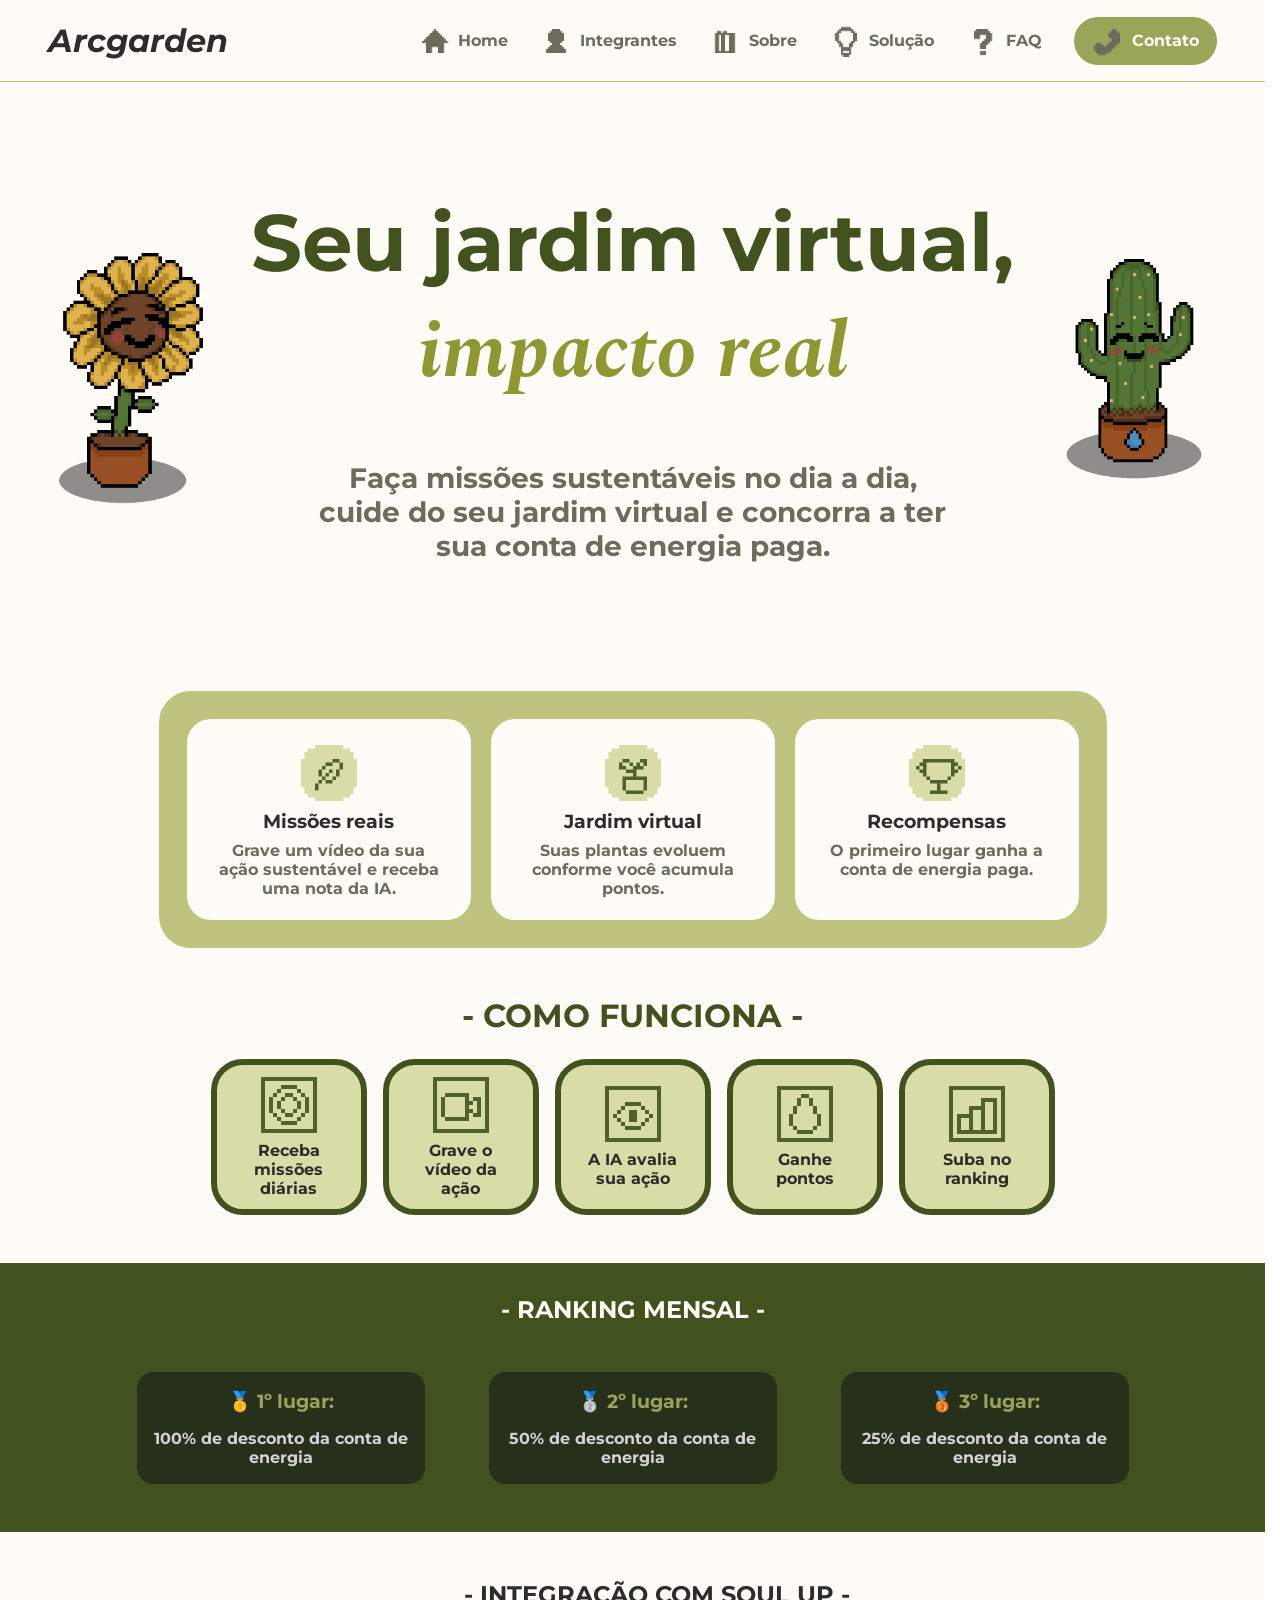
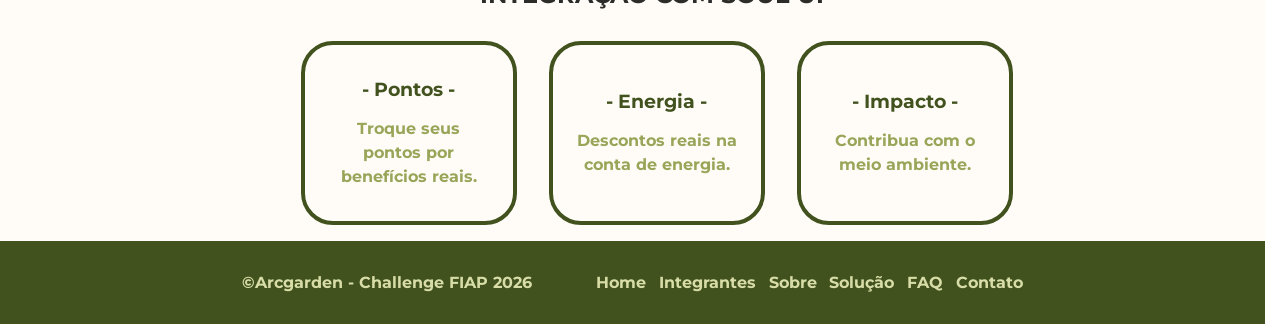
==== commit c9097863: "feat: footer" ====
--- a/index.html
+++ b/index.html
@@ -172,9 +172,16 @@
   </main>
 
   <footer>
-    <div class="container">
-      <p>Arcgarden - Challenge FIAP 2026</p>
-    </div>
+    <p> ©Arcgarden - Challenge FIAP 2026 </p>
+
+    <ul>
+        <li><a href=""> Home</a></li>
+        <li><a href="pages/integrantes.html"> Integrantes</a></li>
+        <li><a href="pages/sobre.html"> Sobre</a></li>
+        <li><a href="pages/solucao.html"> Solução</a></li>
+        <li><a href="pages/faq.html"> FAQ</a></li>
+        <li><a href="pages/contato.html"> Contato</a></li>
+    </ul>
   </footer>
 
   <script src="pages/script.js"></script>
--- a/css/footer.css
+++ b/css/footer.css
@@ -1,4 +1,57 @@
 
 footer {
-    background-color: var(--bg-dark);
+    background-color: var(--g4);
+    color: var(--g1);
+    min-height: 5rem;
+
+    text-align: center;
+    
+    display: flex;
+    justify-content: center;
+    align-items: center;
+    gap: 4rem;
+}
+
+@media (max-width: 500px)
+{
+    footer {
+        flex-direction: column;
+        gap: 0rem;
+    }
+}
+
+footer p {
+    padding: 2rem 0;
+}
+
+footer ul
+{
+    padding: 2rem 0;
+
+    list-style-type: none;
+    display: flex;
+    align-items: center;
+    flex-direction: row;
+    gap: 1VW;
+}
+
+@media (max-width: 1024px)
+{
+    footer ul
+    {    
+        flex-direction: column;
+    }
+}
+
+footer ul a {
+    text-decoration: none;
+    color: var(--g1);
+    
+    display: flex;
+    flex-direction: row;
+    align-items: center;
+}
+
+footer ul a:hover{
+    color: var(--text-main);
 }
--- a/css/index.css
+++ b/css/index.css
@@ -1,4 +1,3 @@
-sbre css
 
     main {
         background-color: var(--bg-main);
@@ -164,7 +163,7 @@
 
     .ranking__container {
         background-color: var(--g4);
-        width: 100%;
+        width: 101VW;
         min-height: 10rem;
         display: flex;
         flex-direction: column;
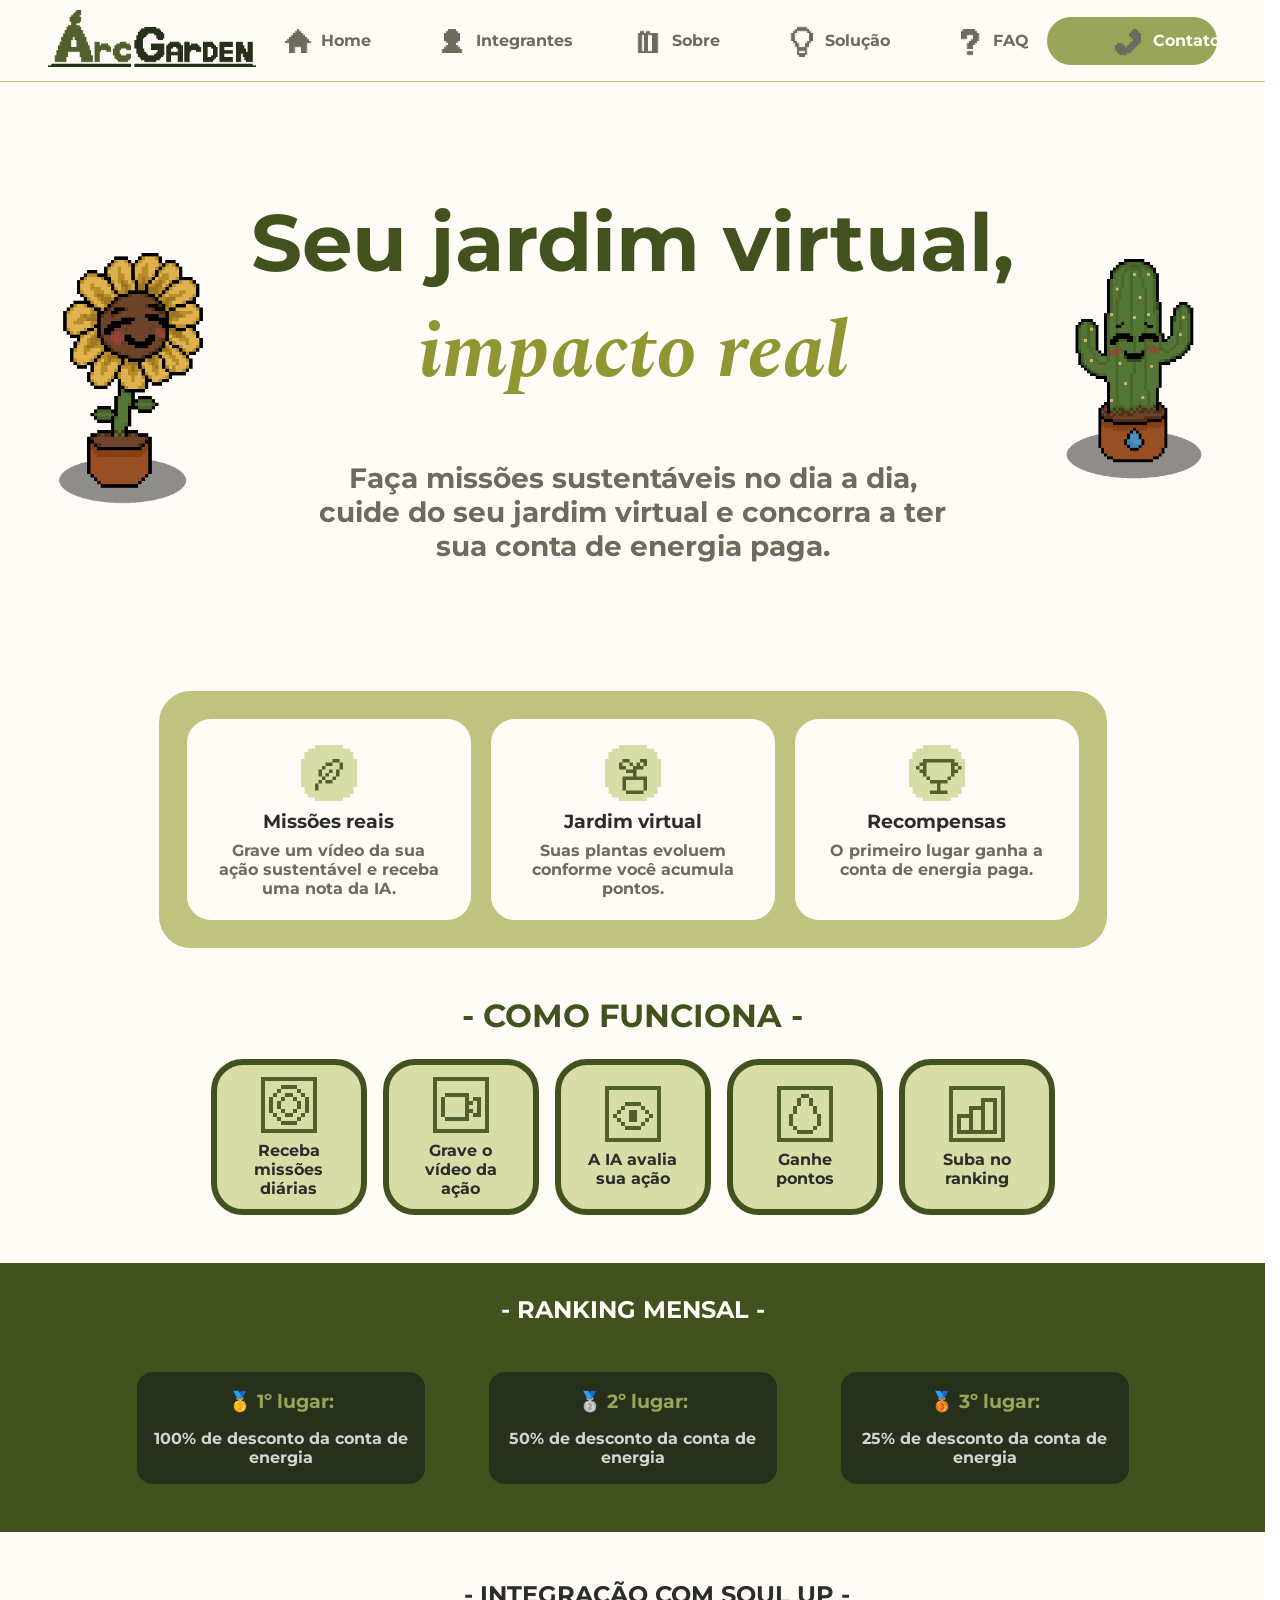
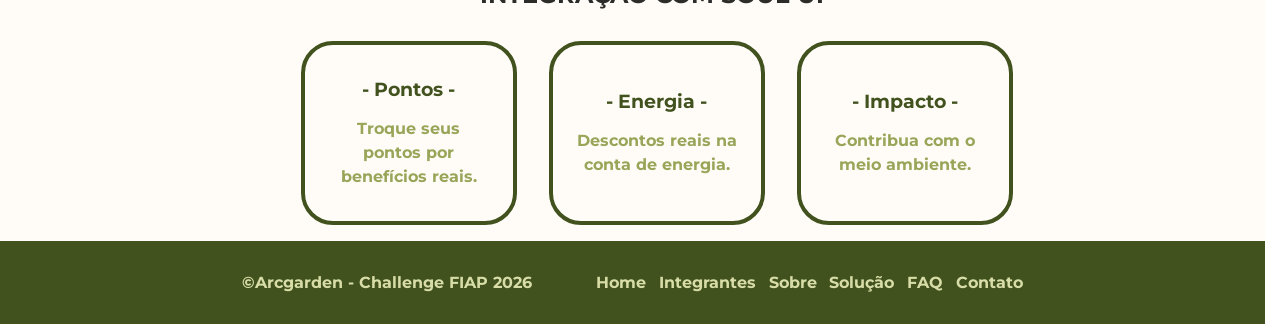
==== commit ae6e24fd: "feat: logo na navbar" ====
--- a/index.html
+++ b/index.html
@@ -19,7 +19,9 @@
 
  <header>
   <div class="header__container">
-    <h1>Arcgarden</h1>
+    <a href="">
+        <img src="images/logo.png" alt="">
+    </a>    
 
     <button class="menu" id="menu" aria-label="Menu">
       <span></span>
--- a/css/base.css
+++ b/css/base.css
@@ -30,4 +30,6 @@
 
     scrollbar-gutter: stable;
     box-sizing: border-box;
-}+
+    overflow-x: hidden;
+}
--- a/css/header.css
+++ b/css/header.css
@@ -15,8 +15,8 @@
     position: relative;
 }
 
-.header__container h1 {
-    color: var(--text-bold);
+.header__container img {
+    width: 13rem;
     padding: 0rem 0rem 0rem 3rem;
     font-style: italic;
 }
--- a/css/index.css
+++ b/css/index.css
@@ -9,6 +9,8 @@
     /* -------------------------------------------------- */
     /*                   HERO CONTAINER                   */
     /* -------------------------------------------------- */
+
+
 
     .hero__container {
         display: flex;
@@ -896,6 +898,35 @@
     }
 
 /* -------------------------------------------------- */
+/*                  SOLUÇÃO CONTAINER                 */
+/* -------------------------------------------------- */
+
+.solucao__container {
+    display: flex;
+    flex-direction: column;
+    align-items: center;
+    justify-content: center;
+    gap: 5rem;
+
+    padding-bottom: 3rem
+}
+
+.solucao__container div {
+    display: flex;
+    flex-direction: column;
+    gap: 2rem;
+    align-items: center;
+}
+
+.solucao__container div h2{
+    color: var(--text-main);
+}
+
+.solucao__container #ui {
+    max-width: 30rem;
+}
+
+/* -------------------------------------------------- */
 /*                  CONTATO CONTAINER                 */
 /* -------------------------------------------------- */
  
@@ -930,6 +961,7 @@
     gap: 1rem;
     width: 100%;
     max-width: 40rem;
+    padding-bottom: 1rem;
 }
  
 .contato__campo {
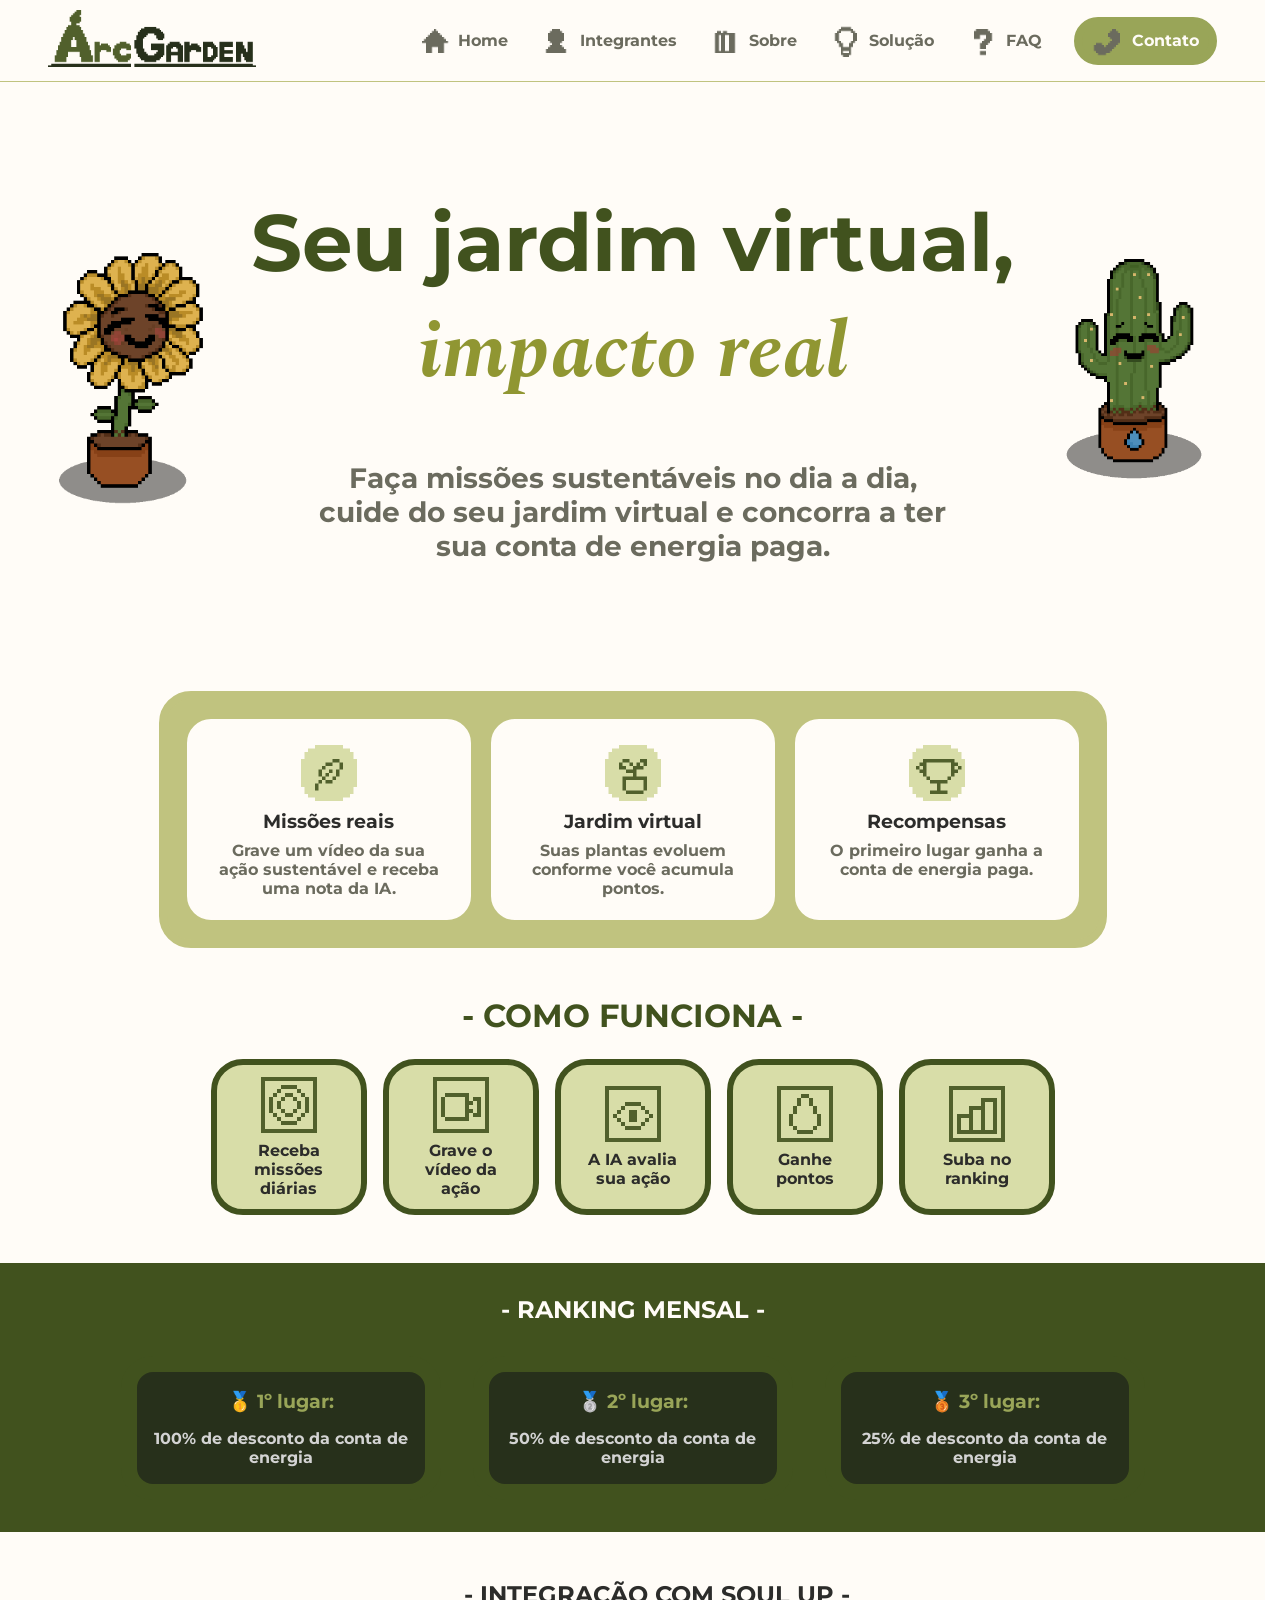
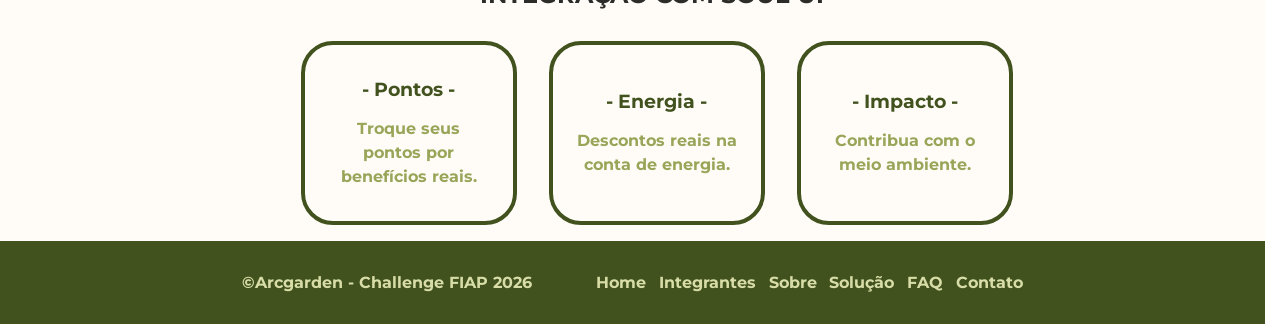
==== commit 6ff1a87a: "fix: estilo da logo" ====
--- a/index.html
+++ b/index.html
@@ -20,7 +20,7 @@
  <header>
   <div class="header__container">
     <a href="">
-        <img src="images/logo.png" alt="">
+        <img src="images/logo.png" alt="" id="logo-img">
     </a>    
 
     <button class="menu" id="menu" aria-label="Menu">
--- a/css/header.css
+++ b/css/header.css
@@ -15,7 +15,7 @@
     position: relative;
 }
 
-.header__container img {
+.header__container #logo-img {
     width: 13rem;
     padding: 0rem 0rem 0rem 3rem;
     font-style: italic;
